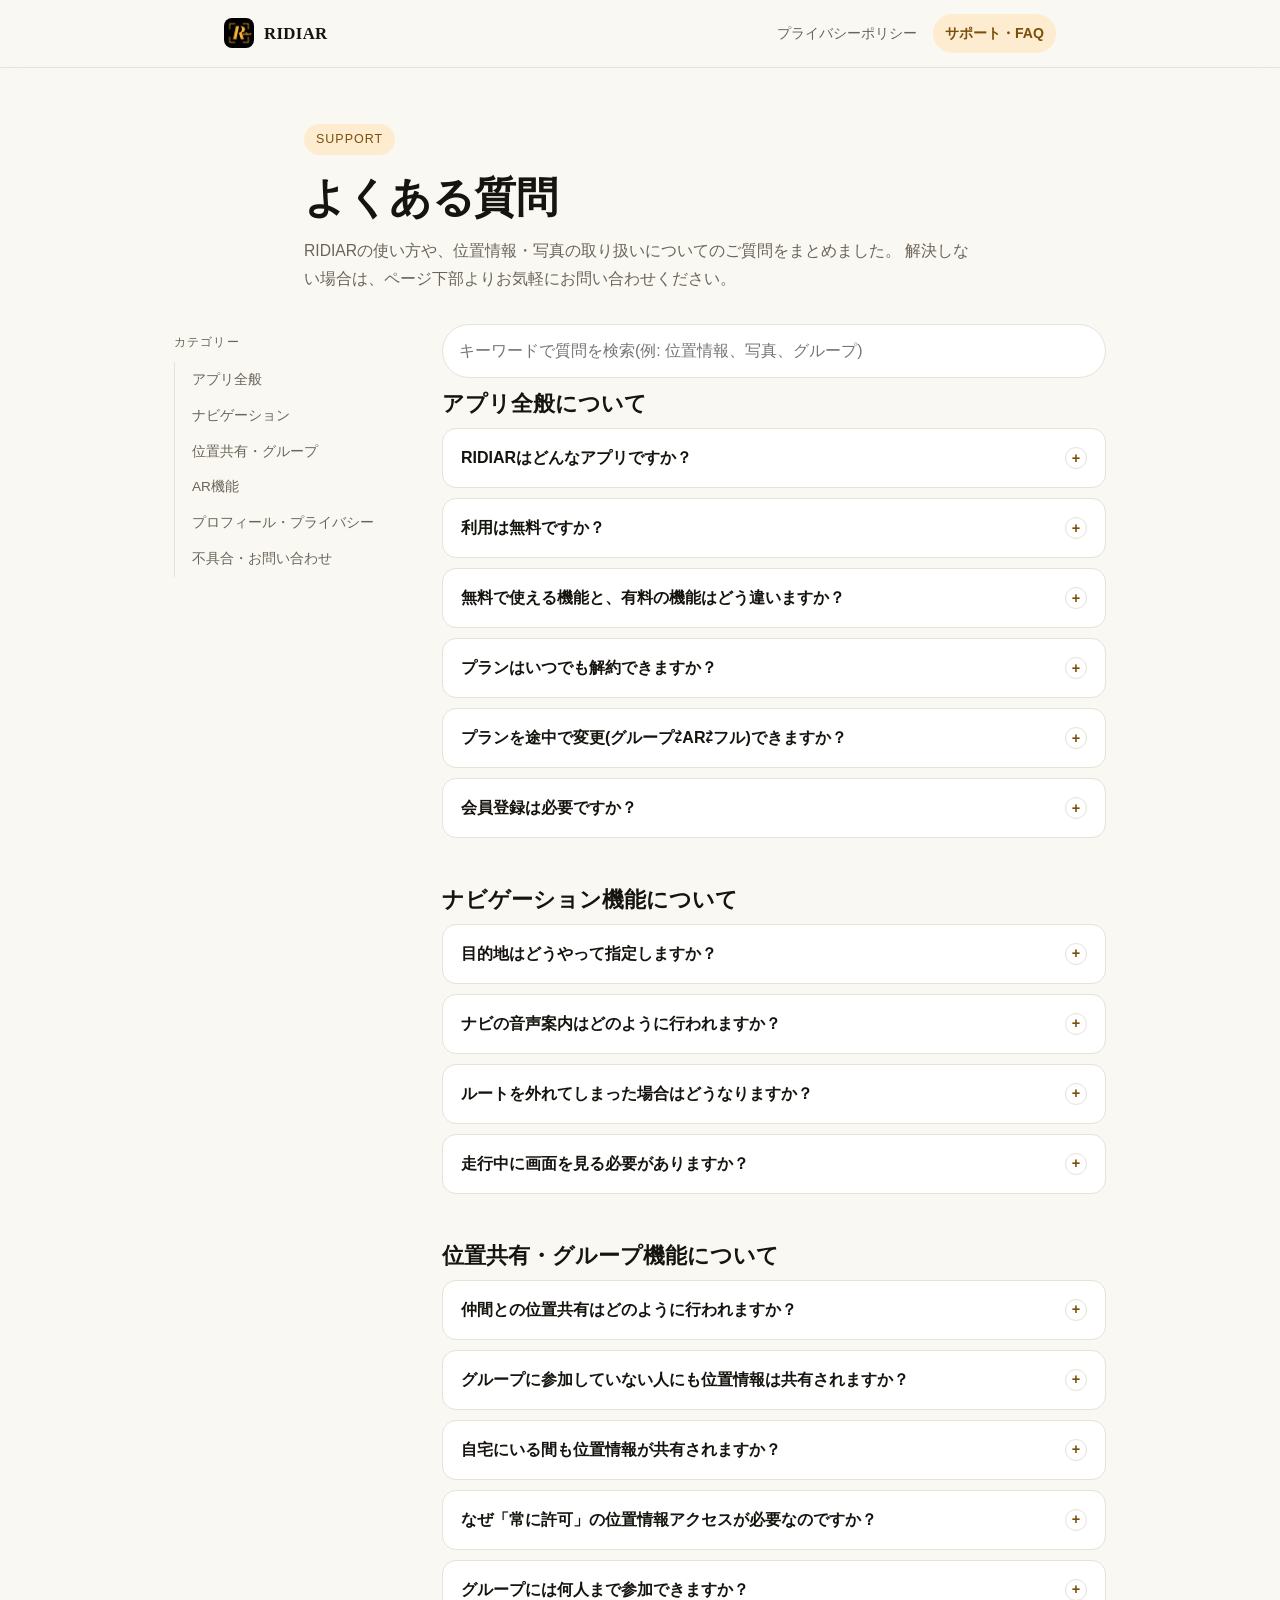
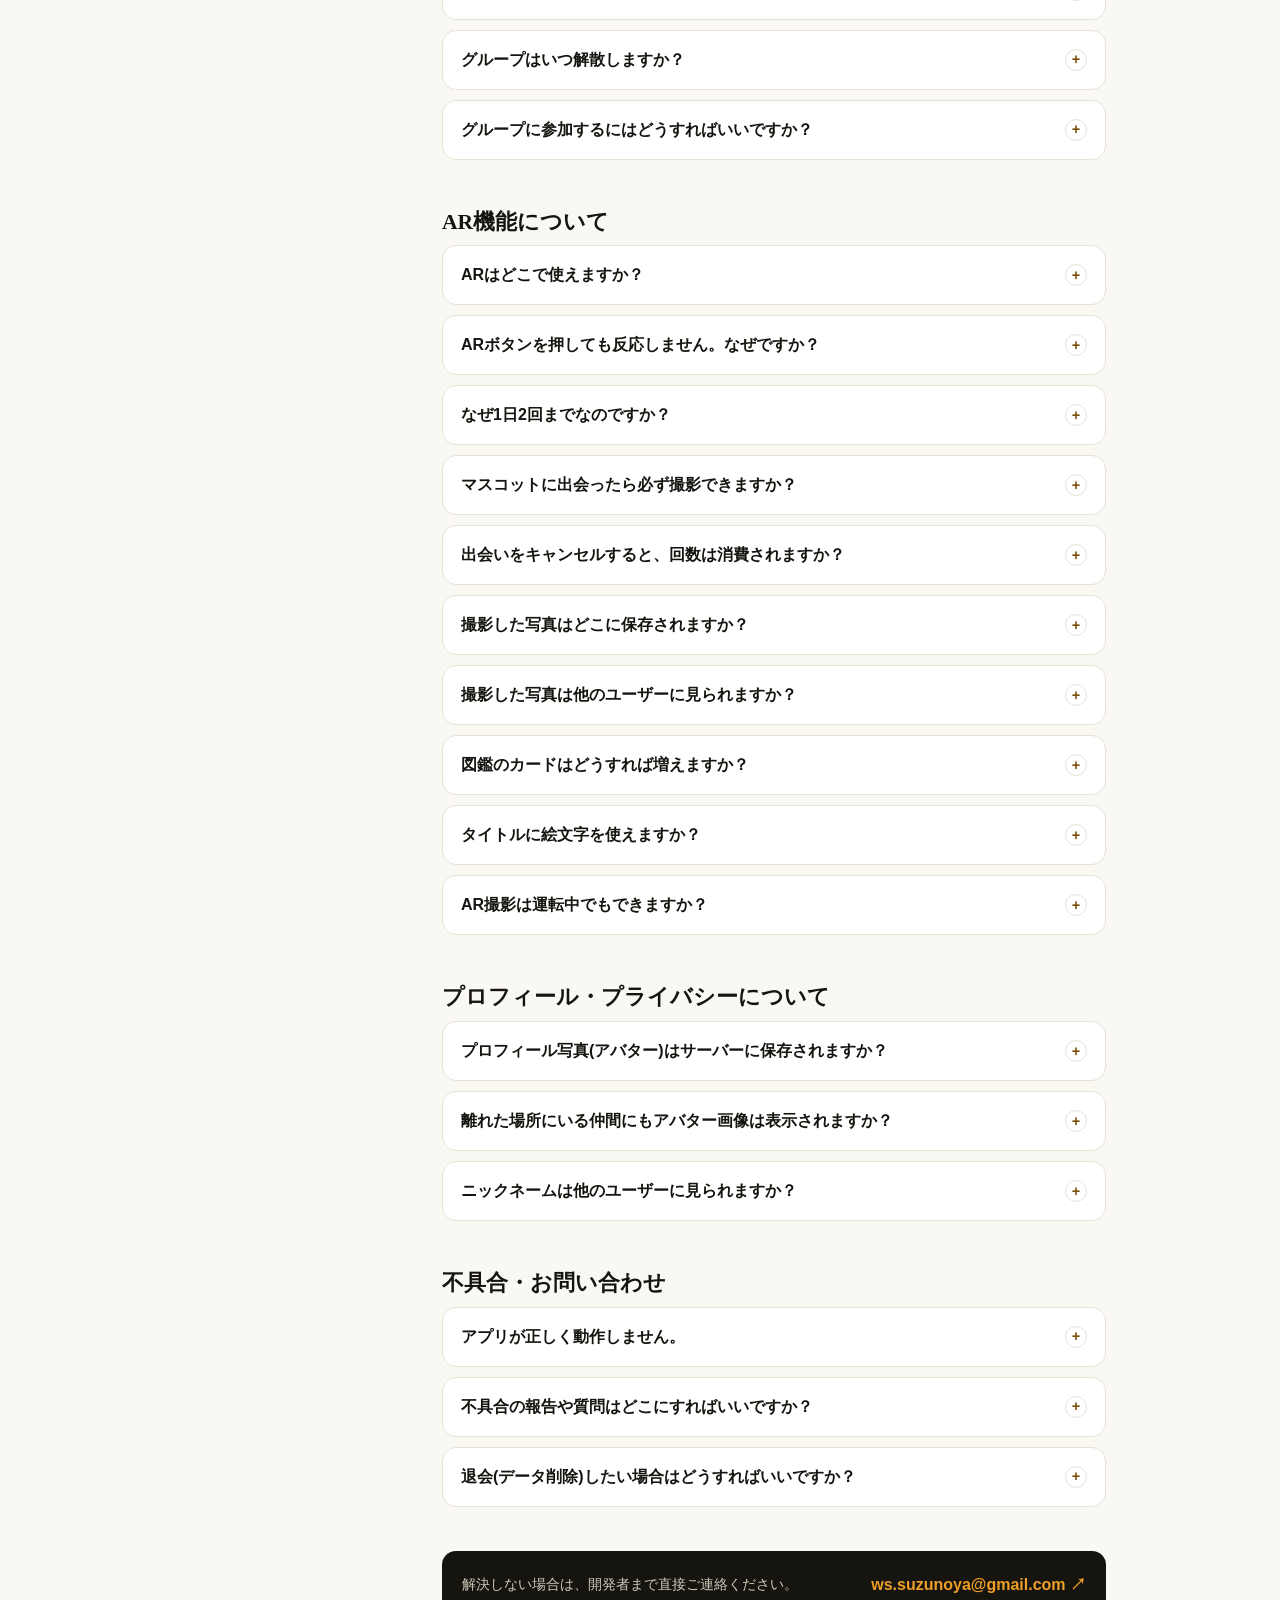
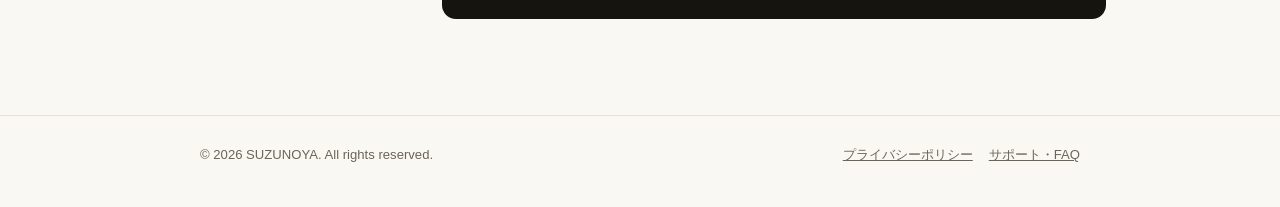
==== support.html @ b847ab2b "Update support.html" ====
<!DOCTYPE html>
<html lang="ja">
<head>
<meta charset="UTF-8">
<meta name="viewport" content="width=device-width, initial-scale=1.0">
<title>サポート・よくある質問 | RIDIAR</title>
<meta name="description" content="RIDIAR(バイクツーリングアプリ)のよくある質問(FAQ)とお問い合わせ先です。">
<link rel="stylesheet" href="style.css">
<link rel="icon" type="image/png" sizes="32x32" href="assets/logo-32.png">
<link rel="apple-touch-icon" sizes="180x180" href="assets/logo-180.png">
</head>
<body>

<a class="skip-link" href="#main">本文へスキップ</a>

<header class="topbar">
  <div class="topbar-inner">
    <a class="brand" href="index.html">
      <span class="brand-mark"><img src="assets/logo-512.png" alt="RIDIAR"></span>
      RIDIAR
    </a>
    <nav class="topnav" aria-label="サイト内ナビゲーション">
      <a href="index.html">プライバシーポリシー</a>
      <a href="support.html" aria-current="page">サポート・FAQ</a>
    </nav>
  </div>
</header>

<div class="doc-header">
  <span class="doc-eyebrow">Support</span>
  <h1 class="doc-title">よくある質問</h1>
  <p class="doc-sub">
    RIDIARの使い方や、位置情報・写真の取り扱いについてのご質問をまとめました。
    解決しない場合は、ページ下部よりお気軽にお問い合わせください。
  </p>
</div>

<main id="main" class="doc-layout">

  <nav class="toc" aria-label="目次">
    <p class="toc-label">カテゴリー</p>
    <ol>
      <li><a href="#general">アプリ全般</a></li>
      <li><a href="#nav">ナビゲーション</a></li>
      <li><a href="#group">位置共有・グループ</a></li>
      <li><a href="#ar">AR機能</a></li>
      <li><a href="#privacy">プロフィール・プライバシー</a></li>
      <li><a href="#trouble">不具合・お問い合わせ</a></li>
    </ol>
  </nav>

  <div class="doc-content">

    <div class="faq-search">
      <input type="search" id="faqSearch" placeholder="キーワードで質問を検索(例: 位置情報、写真、グループ)" aria-label="FAQを検索">
    </div>
    <p class="no-results" id="noResults">該当する質問が見つかりませんでした。下部のお問い合わせ先までご連絡ください。</p>

    <section id="general">
      <h2 class="faq-group-title">アプリ全般について</h2>

      <details class="faq-item">
        <summary class="faq-q">RIDIARはどんなアプリですか？<span class="plus">+</span></summary>
        <div class="faq-a"><p>バイク仲間とのツーリングを、より楽しく安全にするためのアプリです。仲間との位置共有、音声ナビゲーション、ツーリング中にマスコットと出会えるAR機能などをまとめて利用できます。</p></div>
      </details>

      <details class="faq-item">
        <summary class="faq-q">利用は無料ですか？<span class="plus">+</span></summary>
        <div class="faq-a">
          <p>ナビゲーション機能(ルート案内・音声案内)と図鑑の閲覧は、無料でご利用いただけます。</p>
          <p>仲間とのリアルタイム位置共有、AR機能でのマスコット撮影については、以下いずれかのプランへのご登録が必要です。</p>
          <p>・グループプラン(位置共有): 月額120円 / 年額1200円<br>
             ・ARプラン(AR機能): 月額120円 / 年額1200円<br>
             ・フルプラン(両方利用可能): 月額200円 / 年額2000円</p>
        </div>
      </details>

      <details class="faq-item">
        <summary class="faq-q">無料で使える機能と、有料の機能はどう違いますか？<span class="plus">+</span></summary>
        <div class="faq-a">
          <p><strong class="emph">無料で使える機能:</strong> ナビゲーション(ルート案内・音声案内)、図鑑の閲覧、グループの作成・QRコードの表示やスキャンまで。</p>
          <p><strong class="emph">プラン加入が必要な機能:</strong> 仲間とのリアルタイム位置共有(グループプラン/フルプラン)、ARタブでのマスコットとの出会い・撮影(ARプラン/フルプラン)。</p>
        </div>
      </details>

      <details class="faq-item">
        <summary class="faq-q">プランはいつでも解約できますか？<span class="plus">+</span></summary>
        <div class="faq-a"><p>はい、iPhoneの「設定」アプリ内のサブスクリプション管理画面からいつでも解約できます。解約しても、既にお支払い済みの期間の終了時まではプランをご利用いただけます。</p></div>
      </details>

      <details class="faq-item">
        <summary class="faq-q">プランを途中で変更(グループ⇄AR⇄フル)できますか？<span class="plus">+</span></summary>
        <div class="faq-a"><p>はい、アプリ内の「設定」タブから、いつでも他のプランに切り替えられます。上位プラン(フルプランなど)への切り替えは即座に反映され、差額は日割りで計算されます。下位プランへの切り替えは、現在のご契約期間の終了後に反映されます。</p></div>
      </details>

      <details class="faq-item">
        <summary class="faq-q">会員登録は必要ですか？<span class="plus">+</span></summary>
        <div class="faq-a"><p>メールアドレスやパスワードの登録は不要です。アプリを起動すると自動的に匿名のアカウントが作成されます。</p></div>
      </details>
    </section>

    <section id="nav">
      <h2 class="faq-group-title">ナビゲーション機能について</h2>

      <details class="faq-item">
        <summary class="faq-q">目的地はどうやって指定しますか？<span class="plus">+</span></summary>
        <div class="faq-a"><p>ホーム画面から住所や施設名で検索し、候補から選んで目的地に設定できます。あらかじめ決まったスポットのリストからではなく、行きたい場所を自由に検索できます。</p></div>
      </details>

      <details class="faq-item">
        <summary class="faq-q">ナビの音声案内はどのように行われますか？<span class="plus">+</span></summary>
        <div class="faq-a"><p>分岐の手前で自動的に音声で案内します。分岐が近い区間が続く市街地では2段階(300m/100m手前)、峠道など分岐間隔が広い場所では1段階(500m手前)で案内するよう自動的に切り替わります。</p></div>
      </details>

      <details class="faq-item">
        <summary class="faq-q">ルートを外れてしまった場合はどうなりますか？<span class="plus">+</span></summary>
        <div class="faq-a"><p>ルートから一定距離(約90m)以上外れた状態が数秒続くと、自動的にルートを再計算します。</p></div>
      </details>

      <details class="faq-item">
        <summary class="faq-q">走行中に画面を見る必要がありますか？<span class="plus">+</span></summary>
        <div class="faq-a"><p>基本的に音声案内で完結する設計にしていますが、<strong class="emph">運転中の画面注視は絶対にお控えください。</strong>停車時に画面で経路を確認いただくことを想定しています。</p></div>
      </details>
    </section>

    <section id="group">
      <h2 class="faq-group-title">位置共有・グループ機能について</h2>

      <details class="faq-item">
        <summary class="faq-q">仲間との位置共有はどのように行われますか？<span class="plus">+</span></summary>
        <div class="faq-a">
          <p>同じグループに参加しているメンバー同士でのみ、リアルタイムに位置情報が共有されます。近くにいる場合は端末間の直接通信、離れている場合はサーバー経由で位置情報を共有する仕組みになっています。</p>
          <p>ご利用には、グループプランまたはフルプランへのご登録が必要です。</p>
        </div>
      </details>

      <details class="faq-item">
        <summary class="faq-q">グループに参加していない人にも位置情報は共有されますか？<span class="plus">+</span></summary>
        <div class="faq-a"><p>いいえ。グループに参加している間のみ、同じグループのメンバーだけに共有されます。</p></div>
      </details>

      <details class="faq-item">
        <summary class="faq-q">自宅にいる間も位置情報が共有されますか？<span class="plus">+</span></summary>
        <div class="faq-a"><p>されません。設定画面で自宅(プライベートゾーン)を登録すると、その範囲内にいる間は自動的に位置情報の共有が停止されます。自宅の位置情報は<strong class="emph">端末内にのみ保存され、サーバーには送信されません。</strong></p></div>
      </details>

      <details class="faq-item">
        <summary class="faq-q">なぜ「常に許可」の位置情報アクセスが必要なのですか？<span class="plus">+</span></summary>
        <div class="faq-a"><p>グループでの位置共有を、アプリをバックグラウンドにしていても(他のアプリを使っている間、休憩中なども含め)継続できるようにするためです。「Appの使用中のみ許可」でも、アプリを開いている間はご利用いただけますが、その場合、アプリを閉じている間はあなたの位置情報が更新されなくなります。</p></div>
      </details>

      <details class="faq-item">
        <summary class="faq-q">グループには何人まで参加できますか？<span class="plus">+</span></summary>
        <div class="faq-a"><p>1グループあたり最大8人まで参加できます。</p></div>
      </details>

      <details class="faq-item">
        <summary class="faq-q">グループはいつ解散しますか？<span class="plus">+</span></summary>
        <div class="faq-a"><p>参加している全員がグループから退出すると、自動的にグループが解散(削除)されます。特定の代表者(オーナー)がいなくなっても、他のメンバーがいる限りグループは存続します。</p></div>
      </details>

      <details class="faq-item">
        <summary class="faq-q">グループに参加するにはどうすればいいですか？<span class="plus">+</span></summary>
        <div class="faq-a"><p>グループを作成した人が表示するQRコードを、他のメンバーがスキャンすることで参加できます。</p></div>
      </details>
    </section>

    <section id="ar">
      <h2 class="faq-group-title">AR機能について</h2>

      <details class="faq-item">
        <summary class="faq-q">ARはどこで使えますか？<span class="plus">+</span></summary>
        <div class="faq-a"><p>特定の場所に行く必要はありません。「AR」タブを開き、条件を満たしていればボタンを押すだけでマスコットに出会えます。ツーリング中、どこでもお楽しみいただけます。</p></div>
      </details>

      <details class="faq-item">
        <summary class="faq-q">ARボタンを押しても反応しません。なぜですか？<span class="plus">+</span></summary>
        <div class="faq-a">
          <p>以下のいずれかの条件を満たしていない場合、ボタンが押せない状態になり、その理由がボタンの下に表示されます。</p>
          <p>・ARプランまたはフルプランへの登録<br>
             ・ナビの累計利用時間が一定時間(目安15分)に達していること<br>
             ・前回マスコットに出会ってから一定時間(目安2時間)が経過していること<br>
             ・本日の利用回数がまだ上限(1日2回)に達していないこと</p>
          <p>理由が表示されている場合は、その条件を満たすまでお待ちください。</p>
        </div>
      </details>

      <details class="faq-item">
        <summary class="faq-q">なぜ1日2回までなのですか？<span class="plus">+</span></summary>
        <div class="faq-a">
          <p>マスコットとの出会いの記録は、他の端末からも確認できるよう、サーバー(データベース)に保存する仕組みになっています。回数に上限を設けていない場合、データの保存回数が際限なく増えてしまい、サーバーの維持コストが大きくなりすぎてしまいます。</p>
          <p>1日2回という上限は、無理のない範囲でサーバーの負荷を抑えつつ、日々のツーリングで無理なくマスコットとの出会いを楽しんでいただけるよう設定した回数です。</p>
        </div>
      </details>

      <details class="faq-item">
        <summary class="faq-q">マスコットに出会ったら必ず撮影できますか？<span class="plus">+</span></summary>
        <div class="faq-a"><p>はい。条件を満たしてボタンを押すと、確率抽選などはなく、必ずマスコットに出会えます。出会った後、タイトルを入力(任意)してAR画面に進み、撮影できます。</p></div>
      </details>

      <details class="faq-item">
        <summary class="faq-q">出会いをキャンセルすると、回数は消費されますか？<span class="plus">+</span></summary>
        <div class="faq-a"><p>いいえ。実際に撮影して保存した時点で、その日の利用回数としてカウントされます。タイトル入力画面やAR画面を✕で閉じてキャンセルした場合は、回数は消費されません。</p></div>
      </details>

      <details class="faq-item">
        <summary class="faq-q">撮影した写真はどこに保存されますか？<span class="plus">+</span></summary>
        <div class="faq-a"><p>端末のカメラロールと、アプリ内の図鑑機能の両方に保存されます。<strong class="emph">写真そのものが外部のサーバーにアップロードされることはありません。</strong>サーバーには、出会った日時やタイトルなどの記録のみが保存されます。</p></div>
      </details>

      <details class="faq-item">
        <summary class="faq-q">撮影した写真は他のユーザーに見られますか？<span class="plus">+</span></summary>
        <div class="faq-a"><p>いいえ。撮影した写真は、ご自身の端末内にのみ保存されます。他のユーザーと共有されることはありません。</p></div>
      </details>

      <details class="faq-item">
        <summary class="faq-q">図鑑のカードはどうすれば増えますか？<span class="plus">+</span></summary>
        <div class="faq-a"><p>ARタブでマスコットと出会い、撮影して保存すると、その記録が図鑑に追加されます。</p></div>
      </details>

      <details class="faq-item">
        <summary class="faq-q">タイトルに絵文字を使えますか？<span class="plus">+</span></summary>
        <div class="faq-a"><p>絵文字は使用できません。AR画面上の3D表示では絵文字を正しく表示できないため、入力しても自動的に取り除かれます。</p></div>
      </details>

      <details class="faq-item">
        <summary class="faq-q">AR撮影は運転中でもできますか？<span class="plus">+</span></summary>
        <div class="faq-a"><p><strong class="emph">絶対にお控えください。</strong>AR撮影は、必ずバイクを安全な場所に停車させたうえで行ってください。</p></div>
      </details>
    </section>

    <section id="privacy">
      <h2 class="faq-group-title">プロフィール・プライバシーについて</h2>

      <details class="faq-item">
        <summary class="faq-q">プロフィール写真(アバター)はサーバーに保存されますか？<span class="plus">+</span></summary>
        <div class="faq-a"><p>いいえ。アバター画像は<strong class="emph">端末内にのみ保存</strong>されます。近くにいる仲間には、近距離無線通信を通じて端末間で直接共有される仕組みになっており、サーバーを経由しません。</p></div>
      </details>

      <details class="faq-item">
        <summary class="faq-q">離れた場所にいる仲間にもアバター画像は表示されますか？<span class="plus">+</span></summary>
        <div class="faq-a"><p>近距離通信が届く範囲(目安として数十メートル程度)にいない場合、アバター画像の代わりにイニシャル入りのアイコンが表示されます。</p></div>
      </details>

      <details class="faq-item">
        <summary class="faq-q">ニックネームは他のユーザーに見られますか？<span class="plus">+</span></summary>
        <div class="faq-a"><p>同じグループに参加しているメンバーにのみ表示されます。</p></div>
      </details>
    </section>

    <section id="trouble">
      <h2 class="faq-group-title">不具合・お問い合わせ</h2>

      <details class="faq-item">
        <summary class="faq-q">アプリが正しく動作しません。<span class="plus">+</span></summary>
        <div class="faq-a">
          <p>以下をお試しください。</p>
          <p>1. 位置情報の利用が「常に許可」または「Appの使用中のみ許可」になっているか、iPhoneの「設定」アプリからご確認ください。</p>
          <p>2. アプリを一度完全に終了し、再起動してください。</p>
          <p>3. 改善しない場合は、下記お問い合わせ先までご連絡ください。</p>
        </div>
      </details>

      <details class="faq-item">
        <summary class="faq-q">不具合の報告や質問はどこにすればいいですか？<span class="plus">+</span></summary>
        <div class="faq-a">
          <p><a href="mailto:ws.suzunoya@gmail.com">ws.suzunoya@gmail.com</a> までご連絡ください。</p>
          <p>お問い合わせの際は、アプリ内の「設定」タブに表示されている<strong class="emph">ユーザーID</strong>をタップしてコピーし、メール本文に添えてお送りください。状況の確認がスムーズになります。</p>
        </div>
      </details>

      <details class="faq-item">
        <summary class="faq-q">退会(データ削除)したい場合はどうすればいいですか？<span class="plus">+</span></summary>
        <div class="faq-a">
          <p>アプリをアンインストールいただくことで、端末内に保存されたデータ(写真、自宅位置情報など)は削除されます。サーバー上のデータ(マスコットとの出会いの記録、ニックネーム等)の削除をご希望の場合は、下記お問い合わせ先までご連絡ください。</p>
          <p>サーバー上のデータはユーザーIDに紐づけて保存されているため、削除のご依頼の際は<strong class="emph">アプリ内の「設定」タブに表示されているユーザーID</strong>を必ず添えてご連絡ください。ユーザーIDがない場合、ご本人のデータを特定できず削除できません。</p>
        </div>
      </details>
    </section>

    <div class="contact-box">
      <p>解決しない場合は、開発者まで直接ご連絡ください。</p>
      <a href="mailto:ws.suzunoya@gmail.com">ws.suzunoya@gmail.com ↗</a>
    </div>

  </div>
</main>

<footer class="site-footer">
  <div class="site-footer-inner">
    <span>&copy; 2026 SUZUNOYA. All rights reserved.</span>
    <span class="site-footer-links">
      <a href="index.html">プライバシーポリシー</a>
      <a href="support.html">サポート・FAQ</a>
    </span>
  </div>
</footer>

<script>
  const searchInput = document.getElementById('faqSearch');
  const items = document.querySelectorAll('.faq-item');
  const groups = document.querySelectorAll('section[id] .faq-group-title');
  const noResults = document.getElementById('noResults');

  searchInput.addEventListener('input', () => {
    const query = searchInput.value.trim().toLowerCase();
    let anyVisible = false;

    items.forEach(item => {
      const text = item.textContent.toLowerCase();
      const match = query === '' || text.includes(query);
      item.hidden = !match;
      if (match) anyVisible = true;
      if (query !== '' && match) item.open = true;
      if (query === '') item.open = false;
    });

    document.querySelectorAll('section[id]').forEach(section => {
      const visibleItems = section.querySelectorAll('.faq-item:not([hidden])');
      const title = section.querySelector('.faq-group-title');
      if (title) title.style.display = visibleItems.length === 0 ? 'none' : '';
    });

    noResults.style.display = anyVisible ? 'none' : 'block';
  });
</script>

</body>
</html>
---- style.css ----
:root {
  --ink: #16140f;
  --paper: #faf8f3;
  --paper-raised: #ffffff;
  --line: #e7e2d6;
  --muted: #6b6558;
  --accent: #ef9f27;
  --accent-ink: #7a4f0a;
  --accent-soft: #fdecd0;
  --radius: 14px;
  --serif: "Iowan Old Style", "Palatino Linotype", Georgia, "Hiragino Mincho ProN", serif;
  --sans: -apple-system, BlinkMacSystemFont, "Hiragino Sans", "Segoe UI", sans-serif;
}

* { box-sizing: border-box; }

html { scroll-behavior: smooth; }

body {
  margin: 0;
  background: var(--paper);
  color: var(--ink);
  font-family: var(--sans);
  line-height: 1.75;
  -webkit-font-smoothing: antialiased;
}

.skip-link {
  position: absolute;
  left: -999px;
  top: 0;
  background: var(--ink);
  color: var(--paper);
  padding: 10px 16px;
  z-index: 100;
}
.skip-link:focus { left: 12px; top: 12px; }

/* Top bar */
.topbar {
  position: sticky;
  top: 0;
  z-index: 20;
  background: rgba(250, 248, 243, 0.88);
  backdrop-filter: blur(10px);
  border-bottom: 1px solid var(--line);
}
.topbar-inner {
  max-width: 880px;
  margin: 0 auto;
  padding: 14px 24px;
  display: flex;
  align-items: center;
  justify-content: space-between;
  gap: 16px;
}
.brand {
  display: flex;
  align-items: center;
  gap: 10px;
  text-decoration: none;
  color: var(--ink);
  font-family: var(--serif);
  font-weight: 700;
  font-size: 1.05rem;
  letter-spacing: 0.02em;
}
.brand-mark {
  width: 30px;
  height: 30px;
  border-radius: 8px;
  overflow: hidden;
  flex: none;
  display: block;
}
.brand-mark img {
  width: 100%;
  height: 100%;
  object-fit: cover;
  display: block;
}
.topnav {
  display: flex;
  gap: 4px;
  font-size: 0.88rem;
}
.topnav a {
  color: var(--muted);
  text-decoration: none;
  padding: 7px 12px;
  border-radius: 999px;
  transition: background 0.15s ease, color 0.15s ease;
}
.topnav a:hover { color: var(--ink); background: var(--line); }
.topnav a[aria-current="page"] {
  color: var(--accent-ink);
  background: var(--accent-soft);
  font-weight: 600;
}

/* Header */
.doc-header {
  max-width: 720px;
  margin: 0 auto;
  padding: 56px 24px 28px;
}
.doc-eyebrow {
  display: inline-flex;
  align-items: center;
  gap: 8px;
  font-size: 0.78rem;
  letter-spacing: 0.08em;
  text-transform: uppercase;
  color: var(--accent-ink);
  background: var(--accent-soft);
  padding: 5px 12px;
  border-radius: 999px;
  margin-bottom: 18px;
}
.doc-title {
  font-family: var(--serif);
  font-size: clamp(1.9rem, 4.5vw, 2.6rem);
  line-height: 1.25;
  margin: 0 0 12px;
  letter-spacing: -0.01em;
}
.doc-sub {
  color: var(--muted);
  font-size: 0.98rem;
  margin: 0;
}
.doc-meta {
  margin-top: 22px;
  padding-top: 18px;
  border-top: 1px solid var(--line);
  display: flex;
  flex-wrap: wrap;
  gap: 8px 20px;
  font-size: 0.85rem;
  color: var(--muted);
}
.doc-meta strong { color: var(--ink); font-weight: 600; }

/* Layout */
.doc-layout {
  max-width: 980px;
  margin: 0 auto;
  padding: 0 24px 96px;
  display: grid;
  grid-template-columns: 220px minmax(0, 1fr);
  gap: 48px;
  align-items: start;
}
@media (max-width: 780px) {
  .doc-layout { grid-template-columns: 1fr; }
  .toc { display: none; }
}

.toc {
  position: sticky;
  top: 84px;
  font-size: 0.85rem;
}
.toc-label {
  font-size: 0.72rem;
  letter-spacing: 0.1em;
  text-transform: uppercase;
  color: var(--muted);
  margin-bottom: 10px;
}
.toc ol {
  list-style: none;
  margin: 0;
  padding: 0;
  border-left: 1px solid var(--line);
}
.toc li { margin: 0; }
.toc a {
  display: block;
  padding: 6px 0 6px 16px;
  margin-left: -1px;
  border-left: 2px solid transparent;
  color: var(--muted);
  text-decoration: none;
  transition: color 0.15s ease, border-color 0.15s ease;
}
.toc a:hover { color: var(--ink); border-left-color: var(--line); }
.toc a.active { color: var(--accent-ink); border-left-color: var(--accent); font-weight: 600; }

/* Content */
.doc-content { max-width: 680px; }

.doc-content section { margin-bottom: 44px; scroll-margin-top: 84px; }
.doc-content h2 {
  font-family: var(--serif);
  font-size: 1.35rem;
  margin: 0 0 4px;
  display: flex;
  align-items: baseline;
  gap: 10px;
}
.doc-content h2 .num {
  font-family: var(--sans);
  font-size: 0.78rem;
  color: var(--accent-ink);
  background: var(--accent-soft);
  border-radius: 6px;
  padding: 2px 7px;
  font-weight: 700;
}
.doc-content h3 {
  font-size: 1.02rem;
  margin: 26px 0 8px;
  font-weight: 700;
}
.doc-content p { margin: 12px 0; color: #2a271f; }
.doc-content ul, .doc-content ol { padding-left: 1.3em; color: #2a271f; }
.doc-content li { margin: 6px 0; }
.doc-content a { color: var(--accent-ink); text-decoration-color: rgba(122, 79, 10, 0.35); }
.doc-content strong { font-weight: 700; }

.callout {
  border: 1px solid var(--line);
  border-left: 3px solid var(--accent);
  background: var(--paper-raised);
  border-radius: 0 var(--radius) var(--radius) 0;
  padding: 14px 18px;
  margin: 16px 0;
  font-size: 0.94rem;
}
.callout p { margin: 0; }
.callout.warn { border-left-color: #c65b3a; }

table {
  width: 100%;
  border-collapse: collapse;
  margin: 16px 0 8px;
  font-size: 0.88rem;
  background: var(--paper-raised);
  border: 1px solid var(--line);
  border-radius: 10px;
  overflow: hidden;
}
th, td {
  text-align: left;
  padding: 10px 12px;
  border-bottom: 1px solid var(--line);
  vertical-align: top;
}
th {
  background: #f2eee3;
  font-weight: 700;
  font-size: 0.8rem;
  letter-spacing: 0.02em;
}
tr:last-child td { border-bottom: none; }

hr.rule {
  border: none;
  border-top: 1px solid var(--line);
  margin: 40px 0;
}

/* FAQ */
.faq-search { margin: 4px 0 8px; }
.faq-search input {
  width: 100%;
  font: inherit;
  padding: 12px 16px;
  border-radius: 999px;
  border: 1px solid var(--line);
  background: var(--paper-raised);
  color: var(--ink);
}
.faq-search input:focus {
  outline: none;
  border-color: var(--accent);
  box-shadow: 0 0 0 3px rgba(239, 159, 39, 0.18);
}

.faq-item {
  border: 1px solid var(--line);
  background: var(--paper-raised);
  border-radius: var(--radius);
  margin-bottom: 10px;
  overflow: hidden;
}
.faq-item[hidden] { display: none; }
.faq-q {
  width: 100%;
  text-align: left;
  background: none;
  border: none;
  font: inherit;
  font-weight: 700;
  color: var(--ink);
  padding: 15px 18px;
  cursor: pointer;
  display: flex;
  align-items: center;
  justify-content: space-between;
  gap: 12px;
}
.faq-q .plus {
  flex: none;
  width: 22px;
  height: 22px;
  border-radius: 50%;
  border: 1px solid var(--line);
  display: flex;
  align-items: center;
  justify-content: center;
  color: var(--accent-ink);
  transition: transform 0.2s ease, background 0.2s ease;
  font-size: 0.9rem;
}
.faq-item[open] .faq-q .plus {
  transform: rotate(45deg);
  background: var(--accent-soft);
}
.faq-a {
  padding: 0 18px 16px;
  color: #2a271f;
  font-size: 0.95rem;
}
.faq-a p { margin: 6px 0; }
.faq-a strong.emph { color: var(--accent-ink); }

.faq-group-title {
  font-family: var(--serif);
  font-size: 1.15rem;
  margin: 38px 0 12px;
}
.faq-group-title:first-of-type { margin-top: 8px; }

.no-results {
  color: var(--muted);
  font-size: 0.92rem;
  padding: 24px 4px;
  display: none;
}

/* Footer */
.site-footer {
  border-top: 1px solid var(--line);
  padding: 28px 24px 40px;
}
.site-footer-inner {
  max-width: 880px;
  margin: 0 auto;
  display: flex;
  flex-wrap: wrap;
  gap: 10px 20px;
  align-items: center;
  justify-content: space-between;
  color: var(--muted);
  font-size: 0.82rem;
}
.site-footer a { color: var(--muted); }
.site-footer-links { display: flex; gap: 16px; }

.contact-box {
  margin-top: 44px;
  padding: 20px;
  border-radius: var(--radius);
  background: #16140f;
  color: #f3ede0;
  display: flex;
  align-items: center;
  justify-content: space-between;
  gap: 16px;
  flex-wrap: wrap;
}
.contact-box p { margin: 0; color: #cfc8b6; font-size: 0.9rem; }
.contact-box a {
  color: var(--accent);
  font-weight: 700;
  text-decoration: none;
}
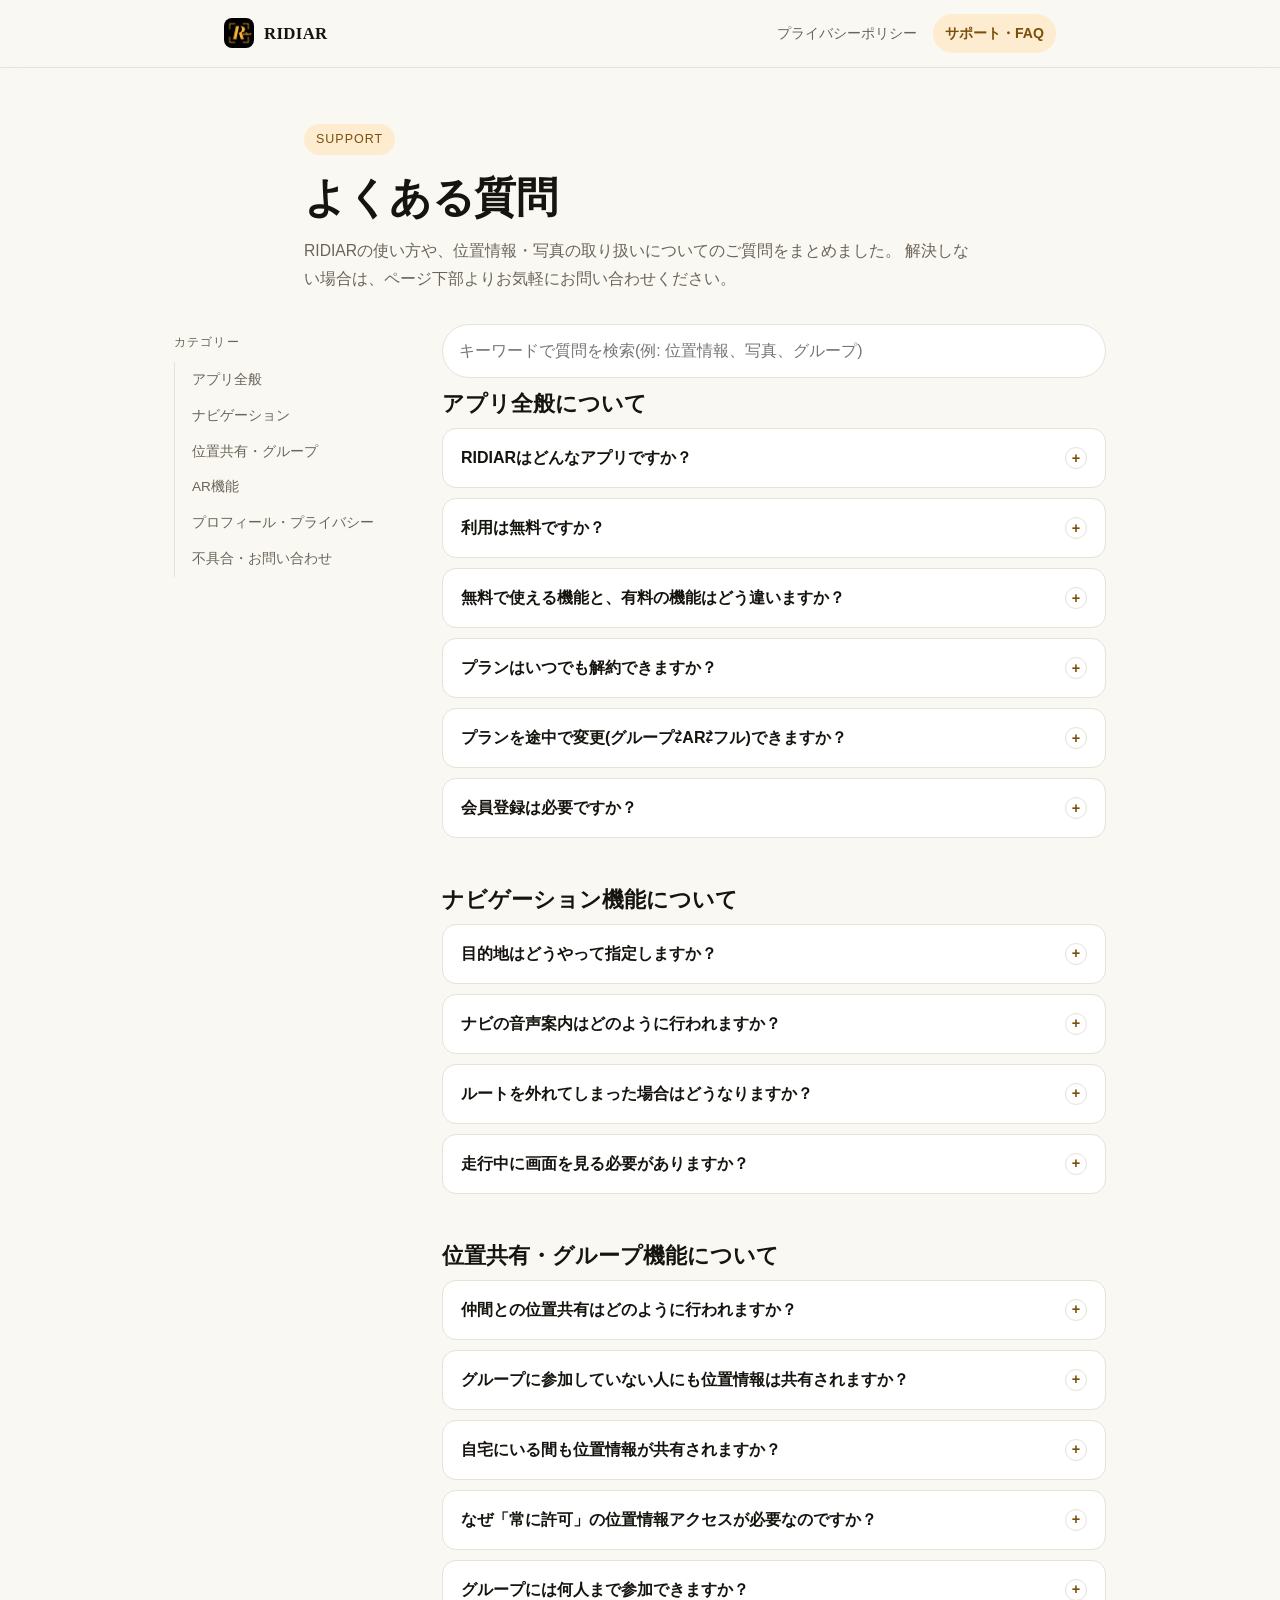
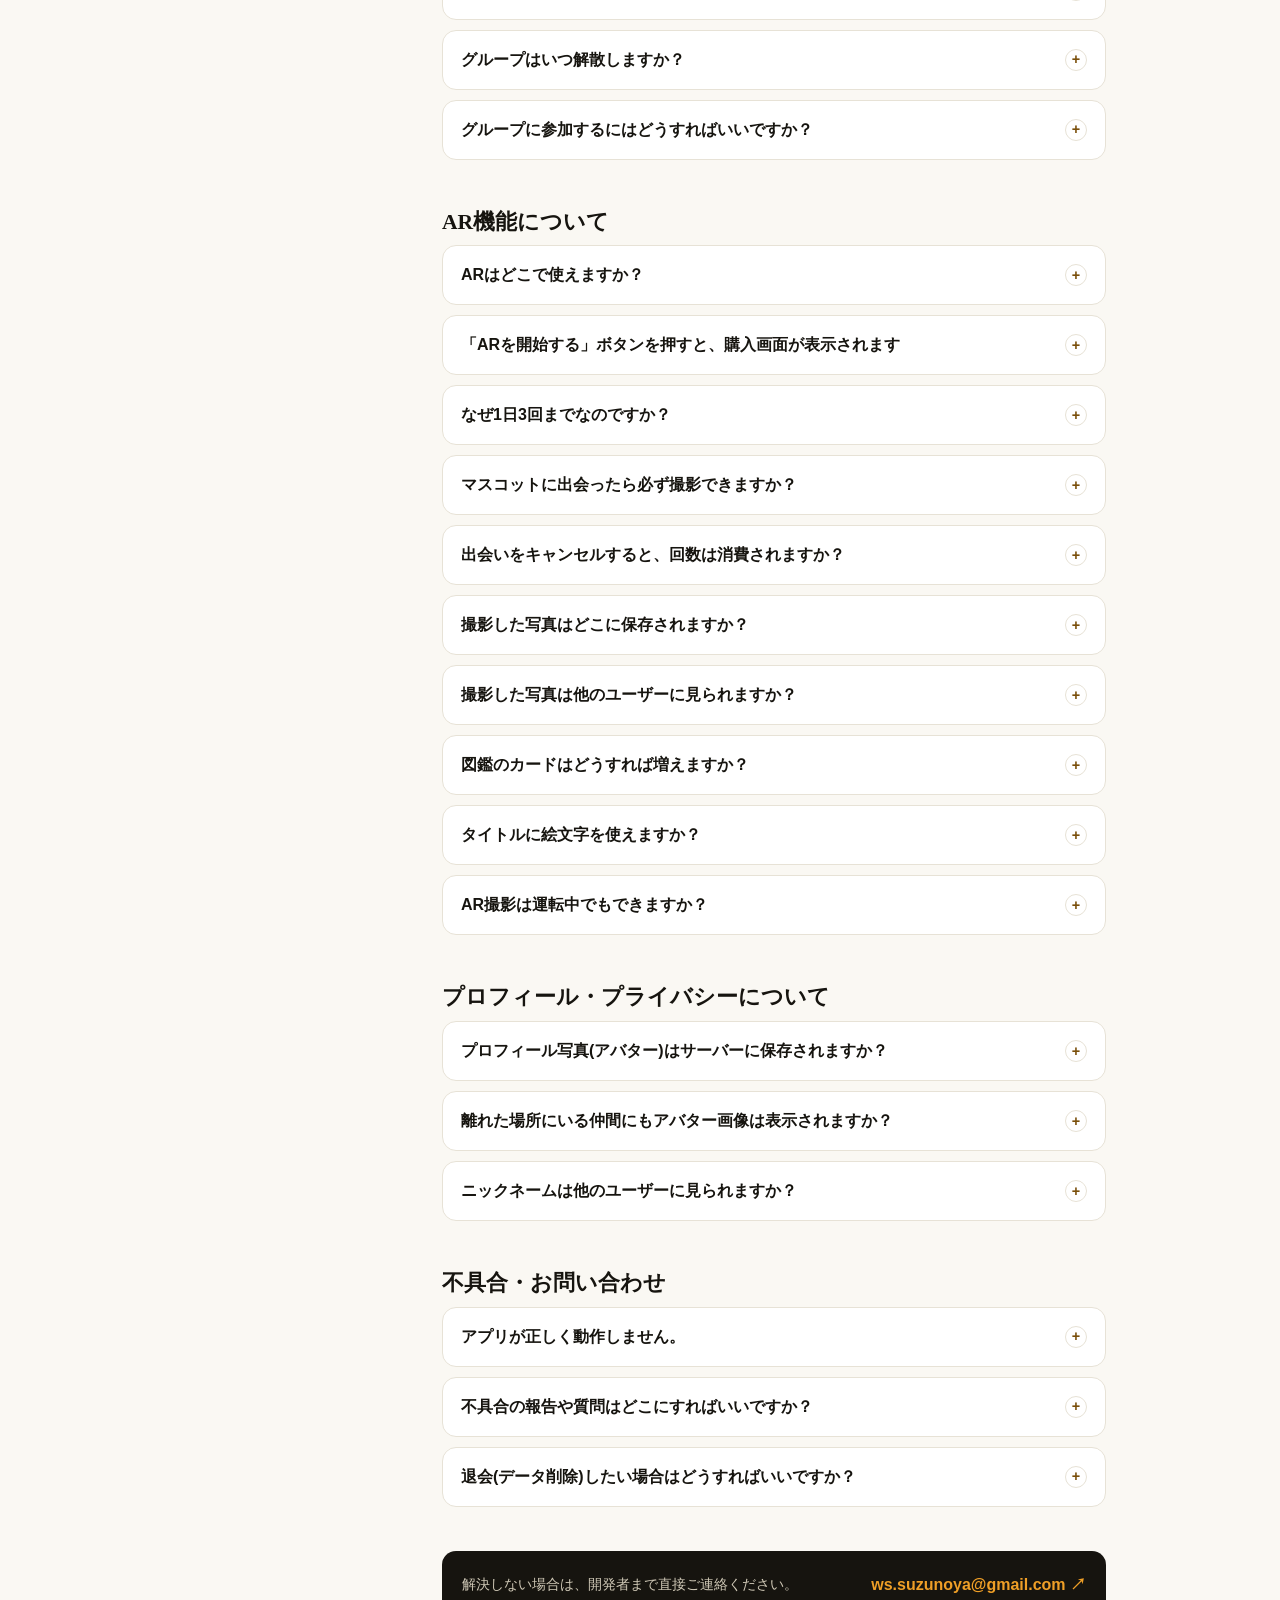
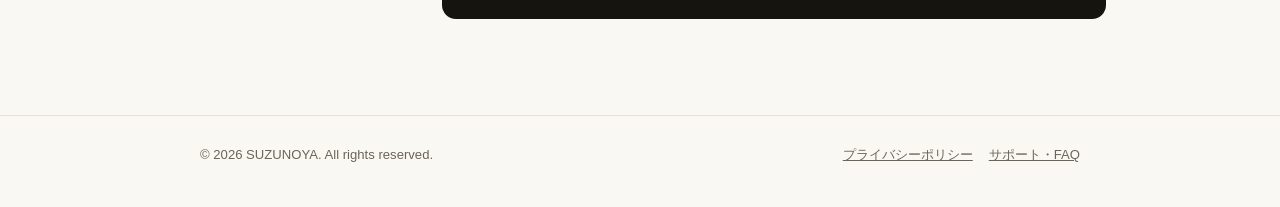
==== commit 426c1b83: "Update support.html" ====
--- a/support.html
+++ b/support.html
@@ -68,10 +68,7 @@
         <summary class="faq-q">利用は無料ですか？<span class="plus">+</span></summary>
         <div class="faq-a">
           <p>ナビゲーション機能(ルート案内・音声案内)と図鑑の閲覧は、無料でご利用いただけます。</p>
-          <p>仲間とのリアルタイム位置共有、AR機能でのマスコット撮影については、以下いずれかのプランへのご登録が必要です。</p>
-          <p>・グループプラン(位置共有): 月額120円 / 年額1200円<br>
-             ・ARプラン(AR機能): 月額120円 / 年額1200円<br>
-             ・フルプラン(両方利用可能): 月額200円 / 年額2000円</p>
+          <p>仲間とのリアルタイム位置共有、AR機能でのマスコット撮影については、初回登録から1ヶ月間無料でお試しいただけます。無料期間終了後は、サブスクリプション(月額190円 / 年額1990円)へのご登録が必要です。</p>
         </div>
       </details>
 
@@ -79,7 +76,7 @@
         <summary class="faq-q">無料で使える機能と、有料の機能はどう違いますか？<span class="plus">+</span></summary>
         <div class="faq-a">
           <p><strong class="emph">無料で使える機能:</strong> ナビゲーション(ルート案内・音声案内)、図鑑の閲覧、グループの作成・QRコードの表示やスキャンまで。</p>
-          <p><strong class="emph">プラン加入が必要な機能:</strong> 仲間とのリアルタイム位置共有(グループプラン/フルプラン)、ARタブでのマスコットとの出会い・撮影(ARプラン/フルプラン)。</p>
+          <p><strong class="emph">サブスクリプションが必要な機能:</strong> 仲間とのリアルタイム位置共有、ARタブでのマスコットとの出会い・撮影。</p>
         </div>
       </details>
 
@@ -174,22 +171,20 @@
       </details>
 
       <details class="faq-item">
-        <summary class="faq-q">ARボタンを押しても反応しません。なぜですか？<span class="plus">+</span></summary>
-        <div class="faq-a">
-          <p>以下のいずれかの条件を満たしていない場合、ボタンが押せない状態になり、その理由がボタンの下に表示されます。</p>
-          <p>・ARプランまたはフルプランへの登録<br>
-             ・ナビの累計利用時間が一定時間(目安15分)に達していること<br>
-             ・前回マスコットに出会ってから一定時間(目安2時間)が経過していること<br>
-             ・本日の利用回数がまだ上限(1日2回)に達していないこと</p>
-          <p>理由が表示されている場合は、その条件を満たすまでお待ちください。</p>
-        </div>
-      </details>
-
-      <details class="faq-item">
-        <summary class="faq-q">なぜ1日2回までなのですか？<span class="plus">+</span></summary>
+        <summary class="faq-q">「ARを開始する」ボタンを押すと、購入画面が表示されます<span class="plus">+</span></summary>
+        <div class="faq-a">
+          <p>以下のいずれかの理由が考えられます。</p>
+          <p>・サブスクリプションに登録していない場合、「ARを開始する」ボタンを押すと、購入画面が表示されます<br>
+             ・本日の利用回数がまだ上限(1日3回)に達していないこと</p>
+          <p>上限に達している場合は、翌日改めてお試しください。</p>
+        </div>
+      </details>
+
+      <details class="faq-item">
+        <summary class="faq-q">なぜ1日3回までなのですか？<span class="plus">+</span></summary>
         <div class="faq-a">
           <p>マスコットとの出会いの記録は、他の端末からも確認できるよう、サーバー(データベース)に保存する仕組みになっています。回数に上限を設けていない場合、データの保存回数が際限なく増えてしまい、サーバーの維持コストが大きくなりすぎてしまいます。</p>
-          <p>1日2回という上限は、無理のない範囲でサーバーの負荷を抑えつつ、日々のツーリングで無理なくマスコットとの出会いを楽しんでいただけるよう設定した回数です。</p>
+          <p>1日3回という上限は、無理のない範囲でサーバーの負荷を抑えつつ、日々のツーリングで無理なくマスコットとの出会いを楽しんでいただけるよう設定した回数です。</p>
         </div>
       </details>
 
@@ -205,7 +200,7 @@
 
       <details class="faq-item">
         <summary class="faq-q">撮影した写真はどこに保存されますか？<span class="plus">+</span></summary>
-        <div class="faq-a"><p>端末のカメラロールと、アプリ内の図鑑機能の両方に保存されます。<strong class="emph">写真そのものが外部のサーバーにアップロードされることはありません。</strong>サーバーには、出会った日時やタイトルなどの記録のみが保存されます。</p></div>
+        <div class="faq-a"><p>まず、アプリ内の図鑑に保存されます。カメラロールへの自動保存はされませんが、図鑑の記録詳細画面から「カメラロールに保存」を選んでいただくことで、お好きな記録だけをカメラロールにも保存できます。<strong class="emph">写真そのものが外部のサーバーにアップロードされることはありません。</strong>サーバーには、出会った日時やタイトルなどの記録のみが保存されます。</p></div>
       </details>
 
       <details class="faq-item">
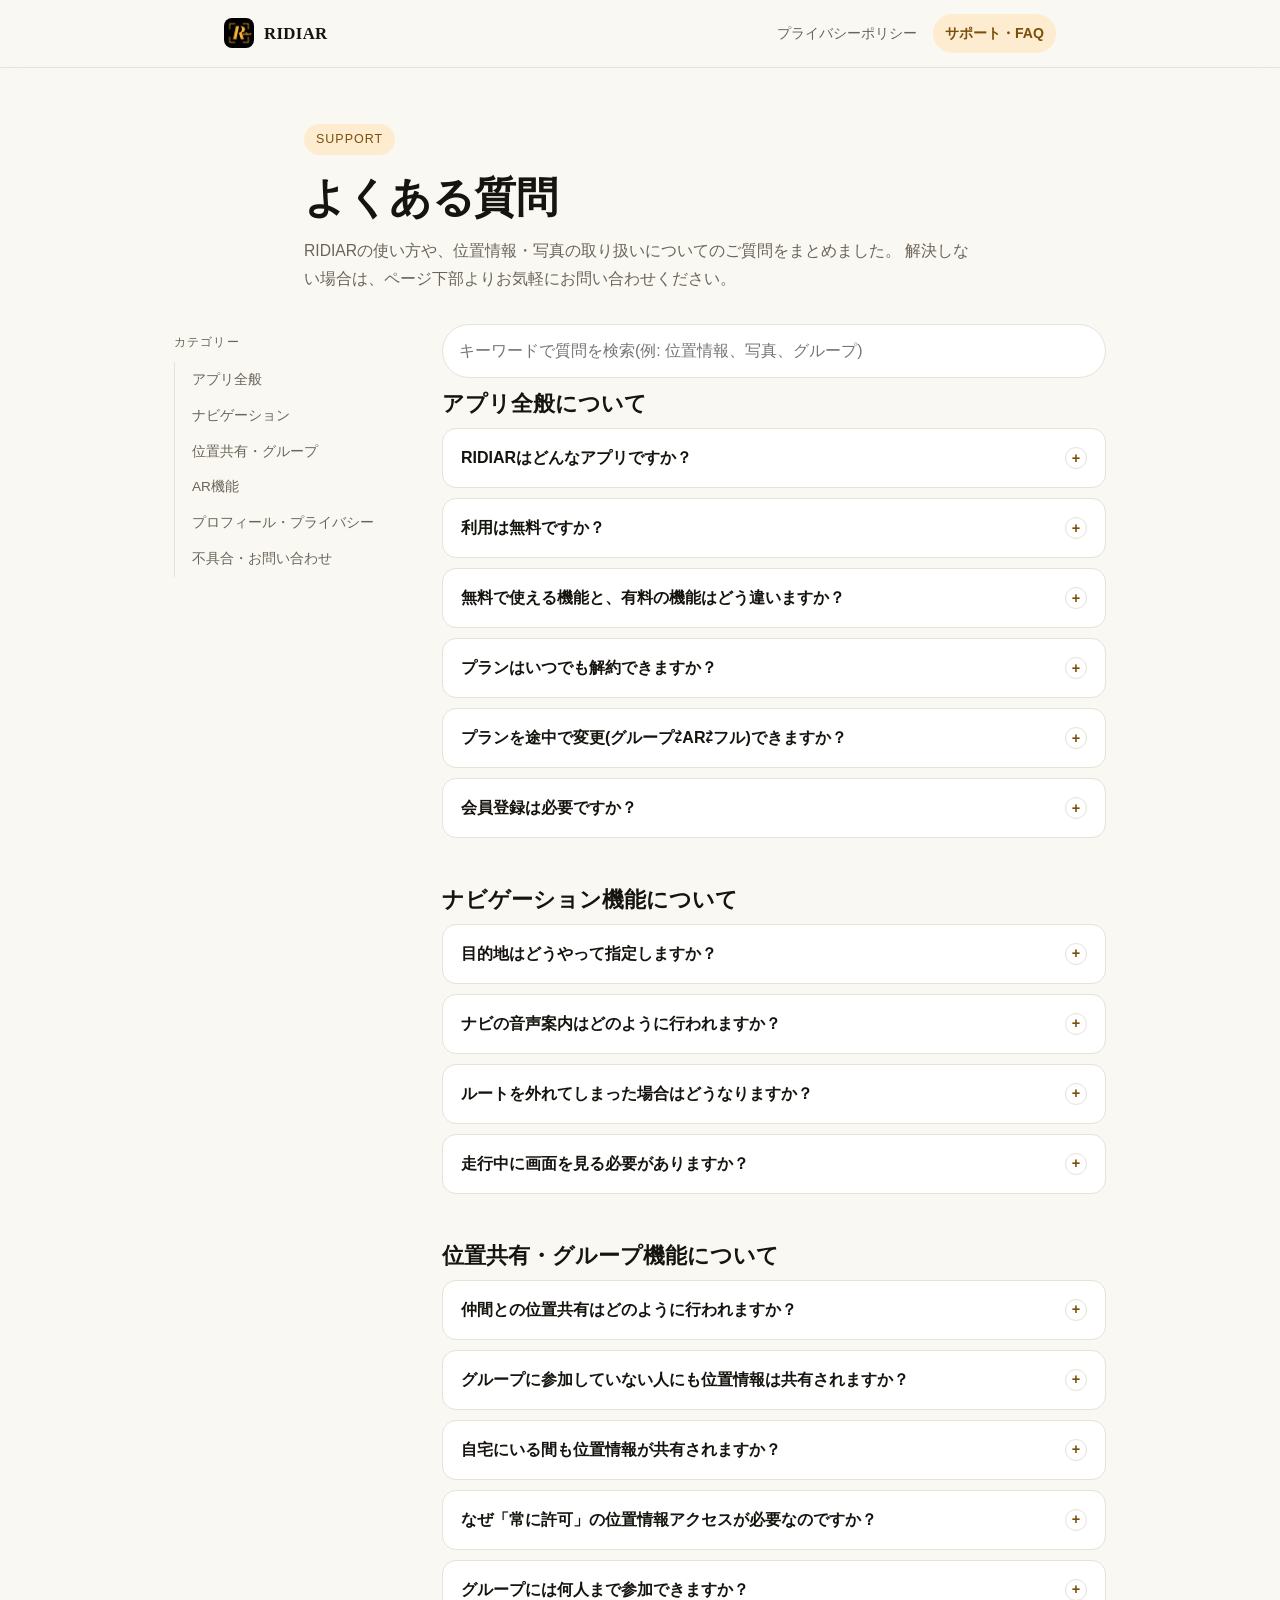
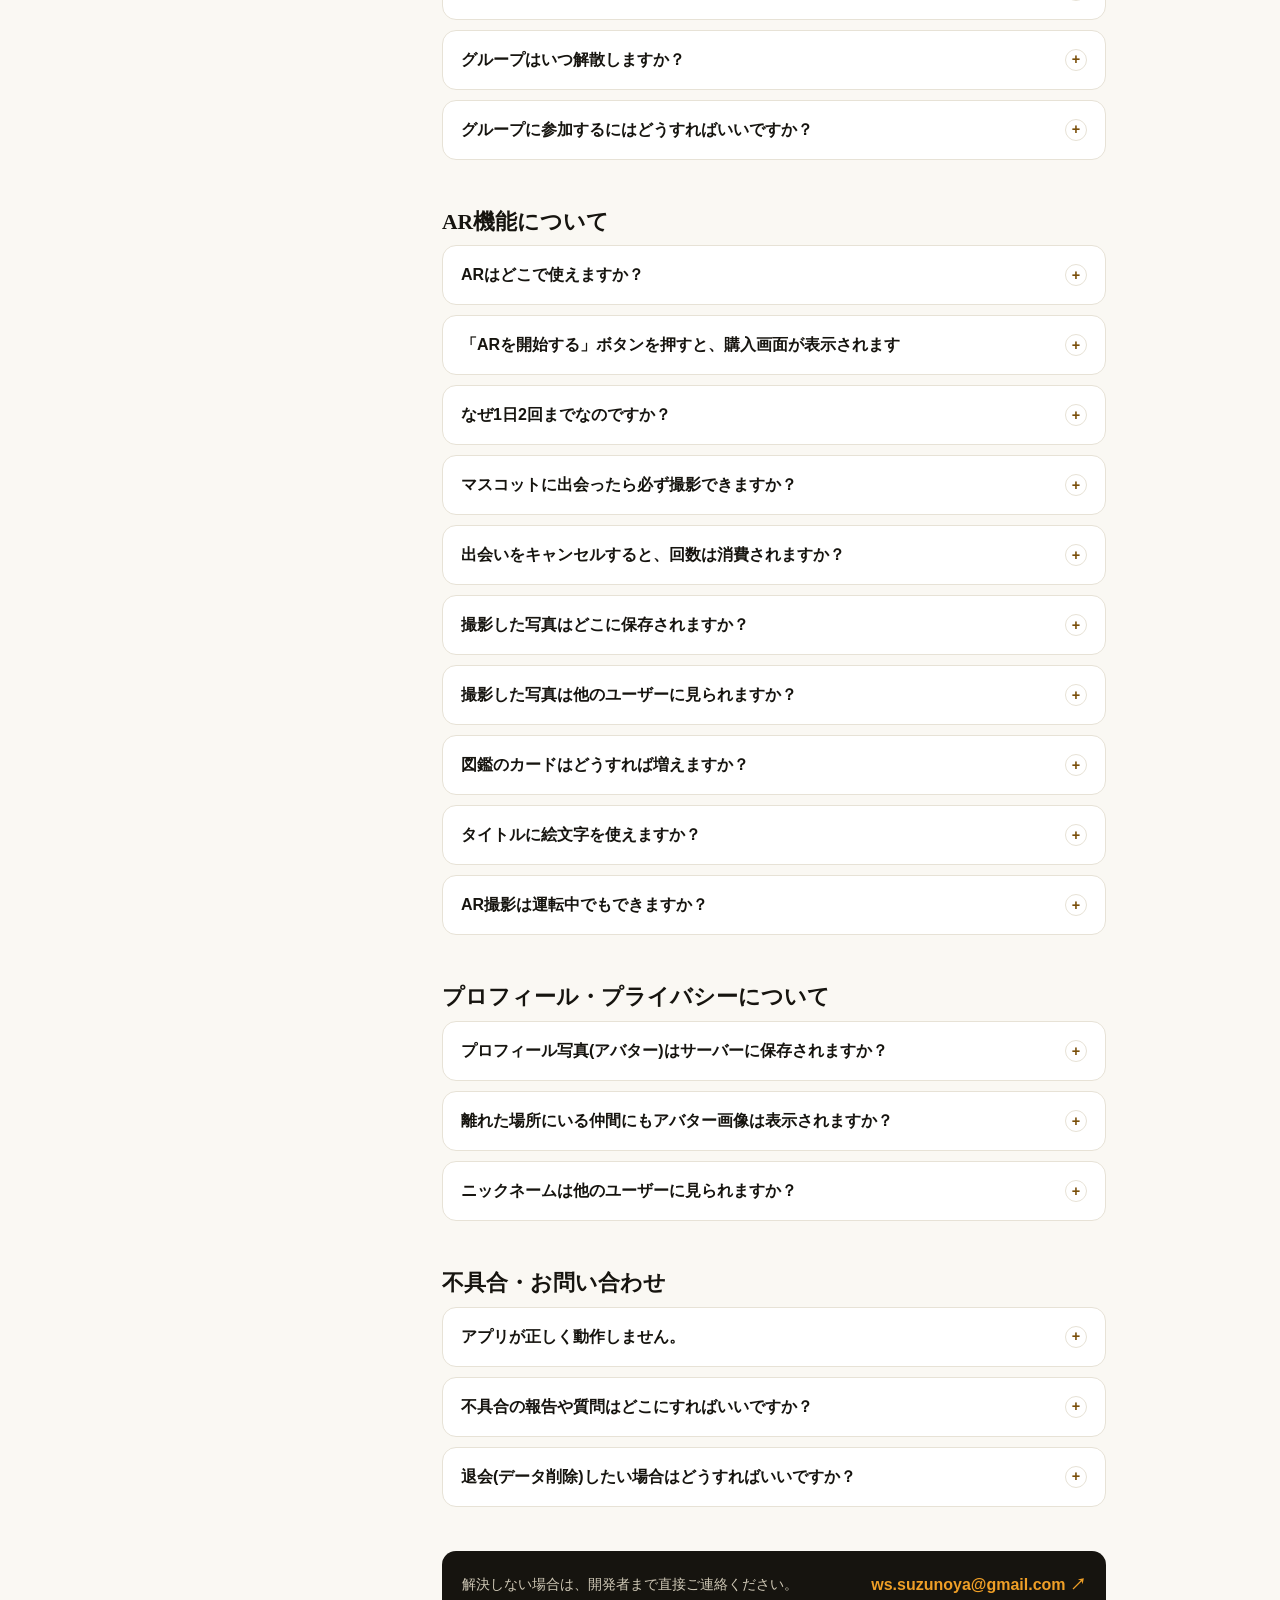
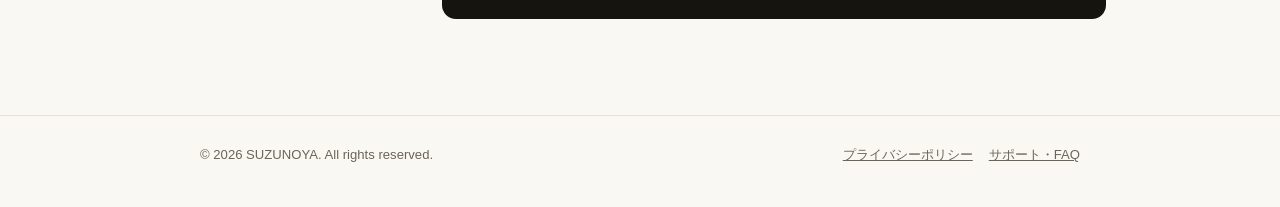
==== commit d4a5bf43: "Update support.html" ====
--- a/support.html
+++ b/support.html
@@ -175,16 +175,16 @@
         <div class="faq-a">
           <p>以下のいずれかの理由が考えられます。</p>
           <p>・サブスクリプションに登録していない場合、「ARを開始する」ボタンを押すと、購入画面が表示されます<br>
-             ・本日の利用回数がまだ上限(1日3回)に達していないこと</p>
+             ・本日の利用回数がまだ上限(1日2回)に達していないこと</p>
           <p>上限に達している場合は、翌日改めてお試しください。</p>
         </div>
       </details>
 
       <details class="faq-item">
-        <summary class="faq-q">なぜ1日3回までなのですか？<span class="plus">+</span></summary>
+        <summary class="faq-q">なぜ1日2回までなのですか？<span class="plus">+</span></summary>
         <div class="faq-a">
           <p>マスコットとの出会いの記録は、他の端末からも確認できるよう、サーバー(データベース)に保存する仕組みになっています。回数に上限を設けていない場合、データの保存回数が際限なく増えてしまい、サーバーの維持コストが大きくなりすぎてしまいます。</p>
-          <p>1日3回という上限は、無理のない範囲でサーバーの負荷を抑えつつ、日々のツーリングで無理なくマスコットとの出会いを楽しんでいただけるよう設定した回数です。</p>
+          <p>1日2回という上限は、無理のない範囲でサーバーの負荷を抑えつつ、日々のツーリングで無理なくマスコットとの出会いを楽しんでいただけるよう設定した回数です。</p>
         </div>
       </details>
 
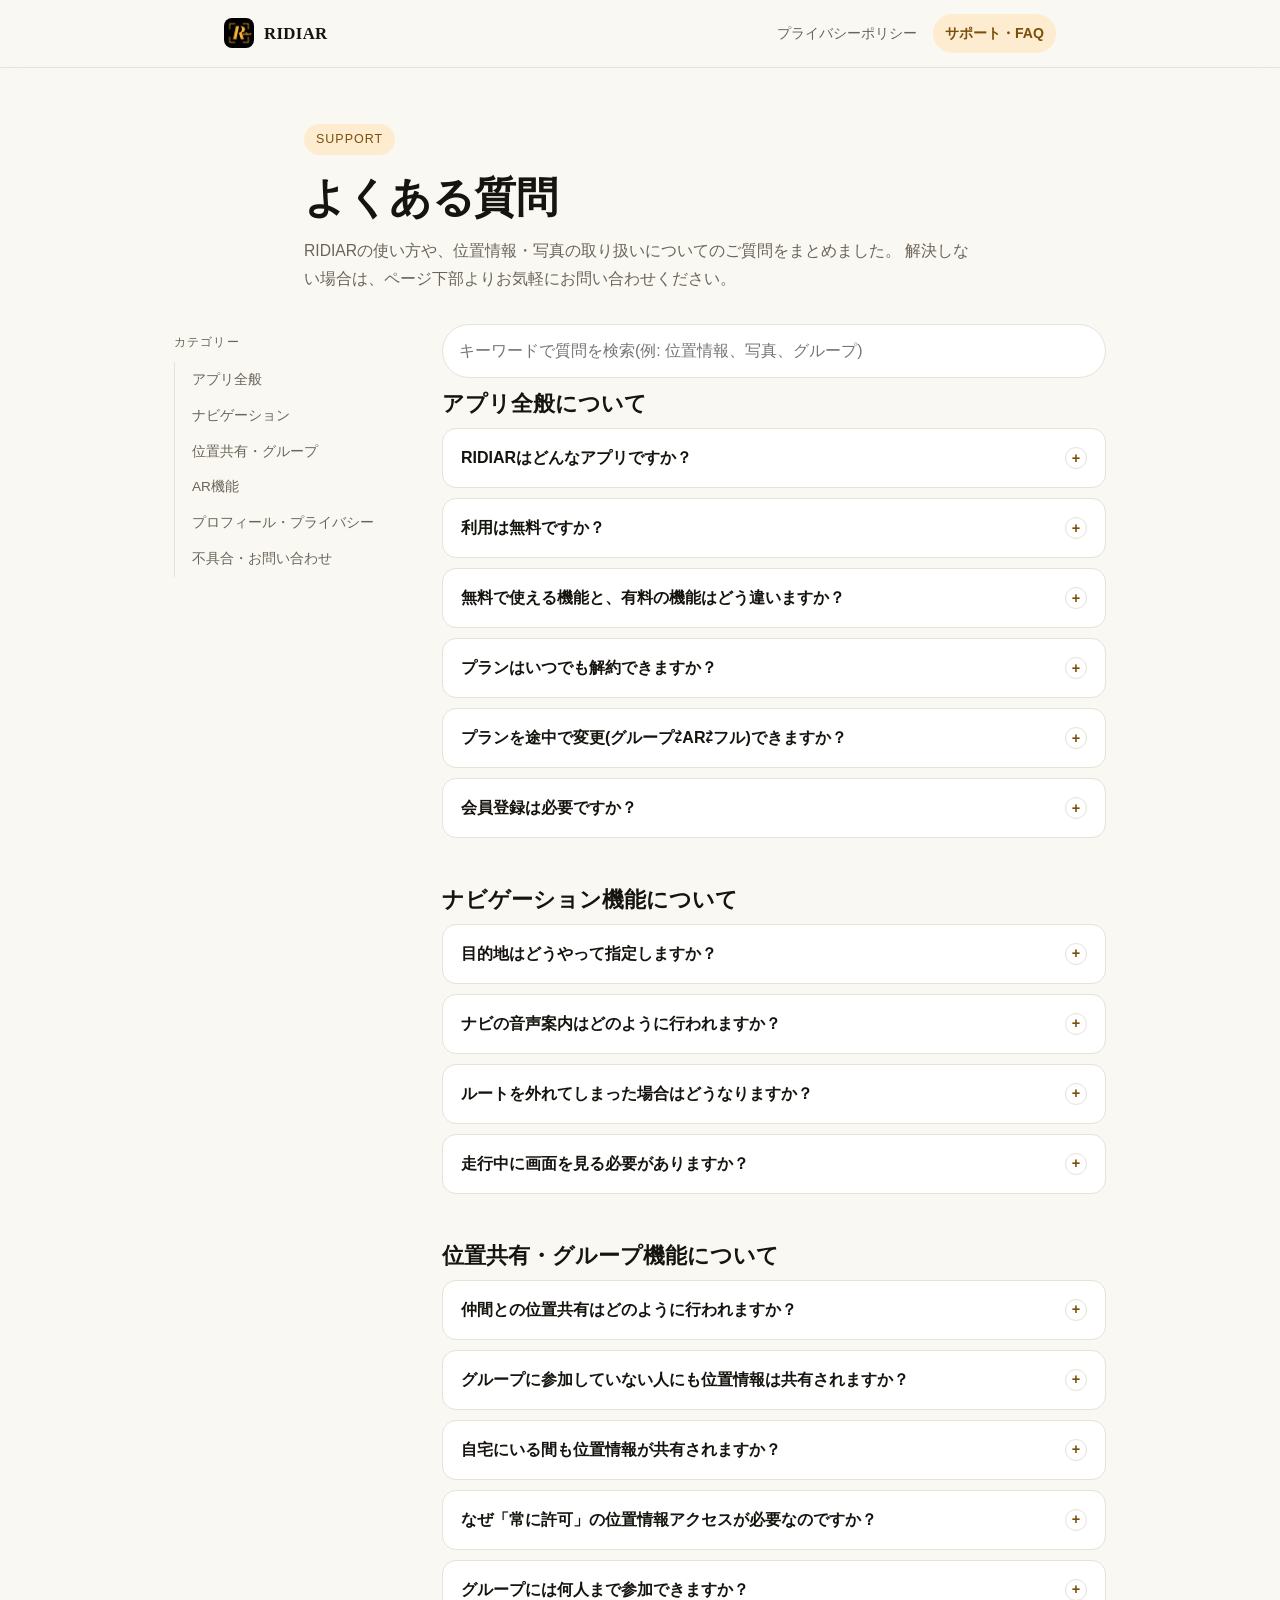
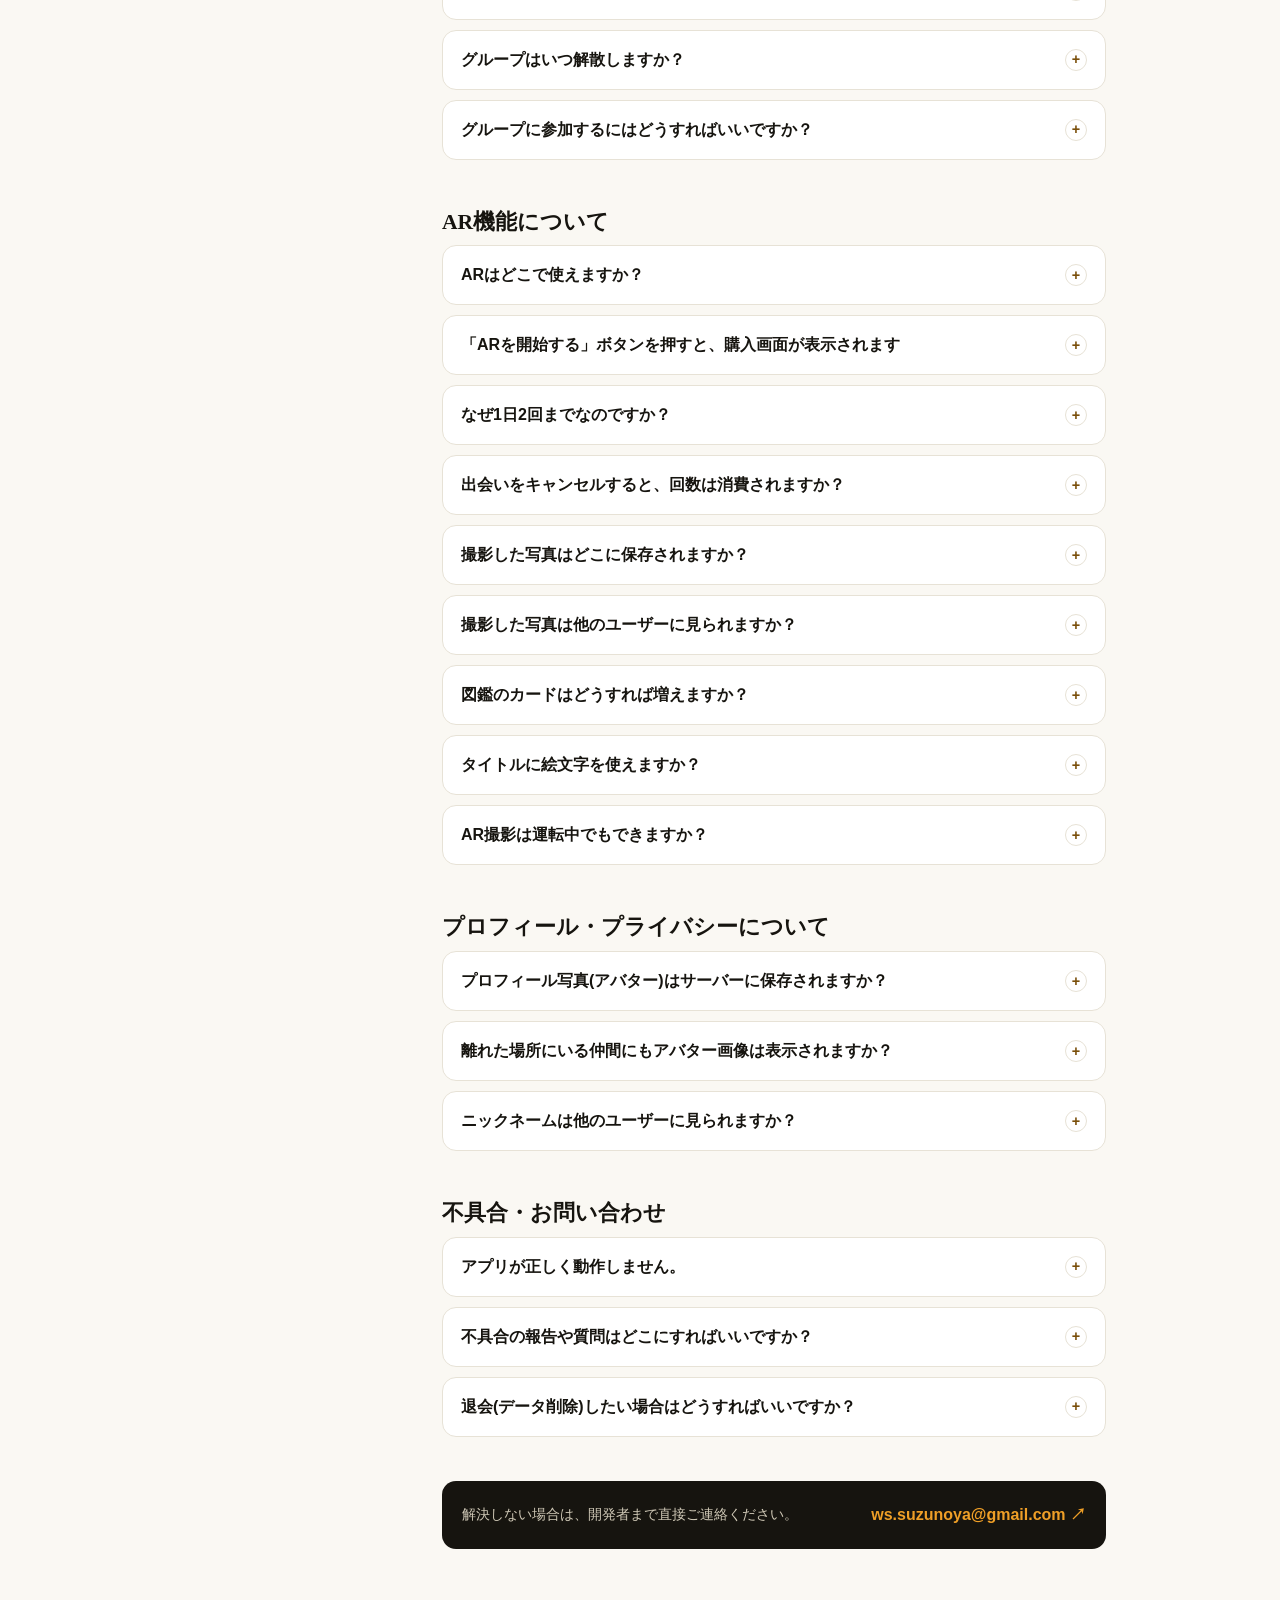
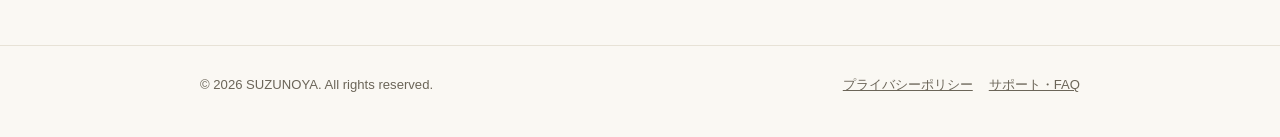
==== commit dad78541: "Update support.html" ====
--- a/support.html
+++ b/support.html
@@ -189,11 +189,6 @@
       </details>
 
       <details class="faq-item">
-        <summary class="faq-q">マスコットに出会ったら必ず撮影できますか？<span class="plus">+</span></summary>
-        <div class="faq-a"><p>はい。条件を満たしてボタンを押すと、確率抽選などはなく、必ずマスコットに出会えます。出会った後、タイトルを入力(任意)してAR画面に進み、撮影できます。</p></div>
-      </details>
-
-      <details class="faq-item">
         <summary class="faq-q">出会いをキャンセルすると、回数は消費されますか？<span class="plus">+</span></summary>
         <div class="faq-a"><p>いいえ。実際に撮影して保存した時点で、その日の利用回数としてカウントされます。タイトル入力画面やAR画面を✕で閉じてキャンセルした場合は、回数は消費されません。</p></div>
       </details>
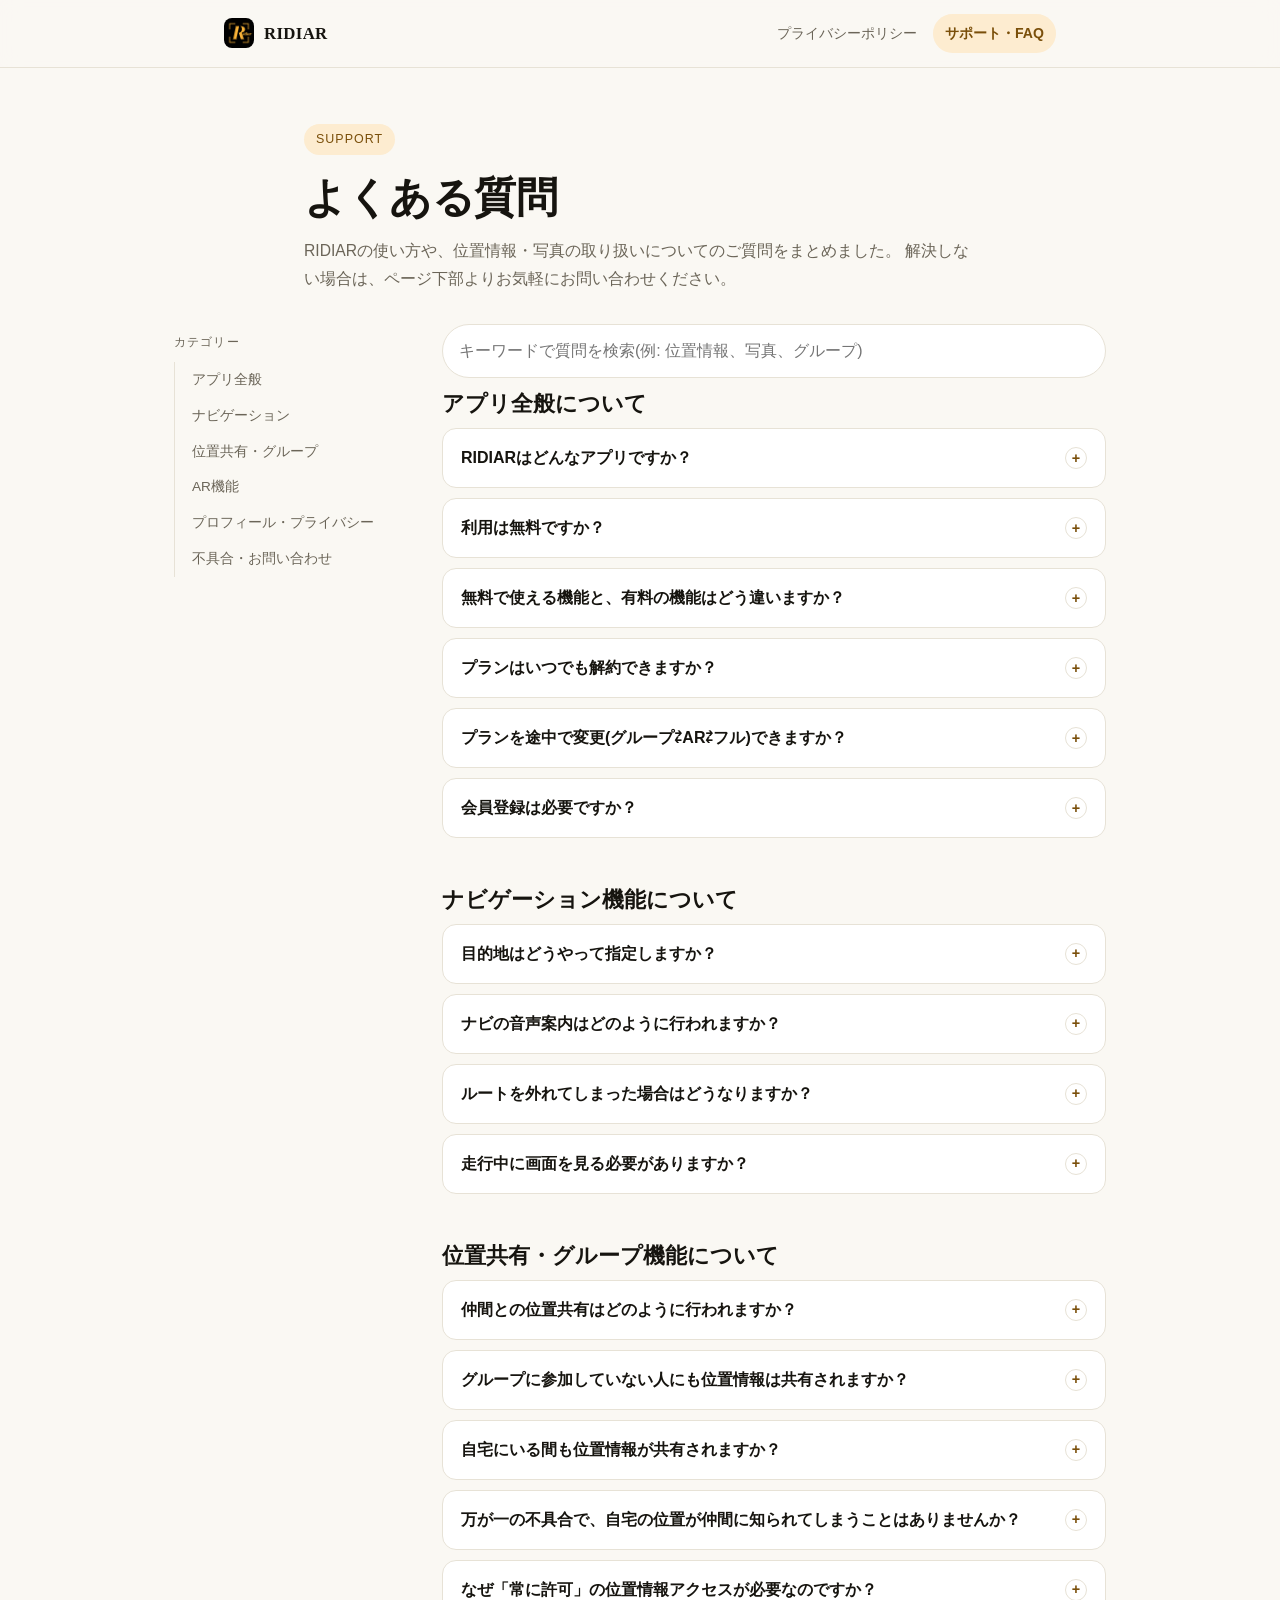
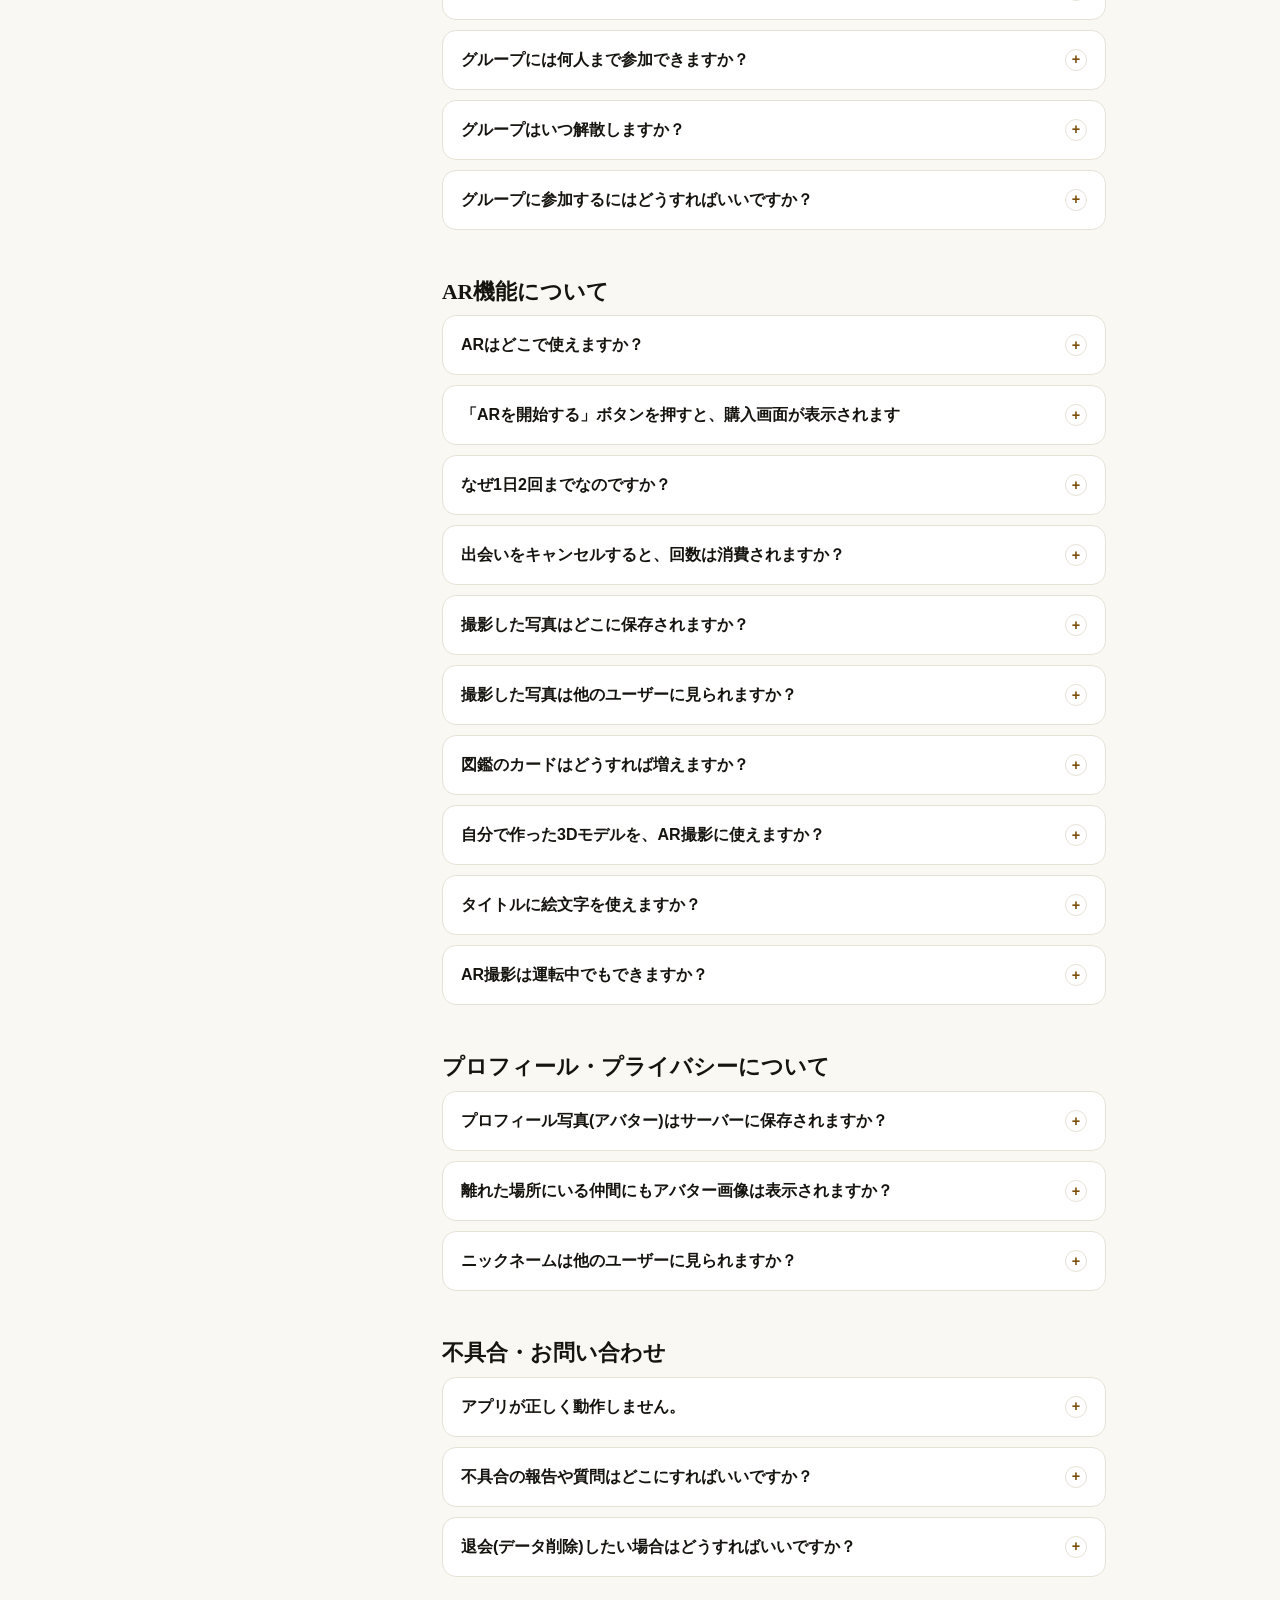
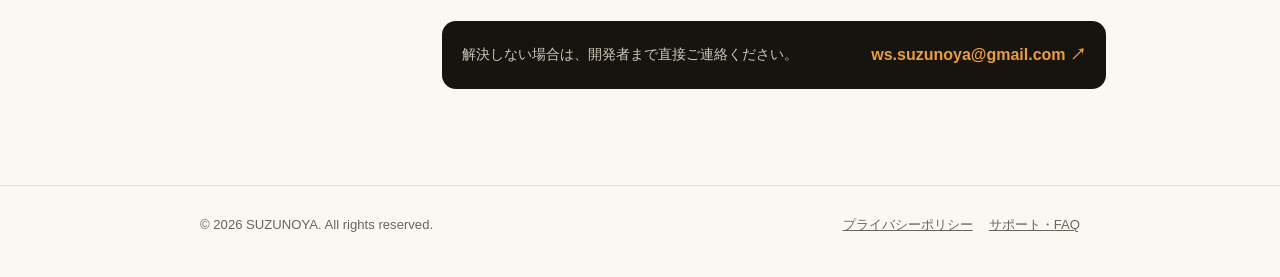
==== commit 5ec71f96: "Update support.html" ====
--- a/support.html
+++ b/support.html
@@ -142,6 +142,11 @@
       </details>
 
       <details class="faq-item">
+        <summary class="faq-q">万が一の不具合で、自宅の位置が仲間に知られてしまうことはありませんか？<span class="plus">+</span></summary>
+        <div class="faq-a"><p>自宅周辺での位置共有の停止は、独立した2つの判定方法を組み合わせて行っており、片方の判定に何らかの不具合があっても、もう一方の判定で送信を止められるよう、二重の対策を講じています。それでもご不安な場合は、グループから一時的に退出していただくことで、その間、位置情報が仲間に共有されることは一切なくなります。</p></div>
+      </details>
+
+      <details class="faq-item">
         <summary class="faq-q">なぜ「常に許可」の位置情報アクセスが必要なのですか？<span class="plus">+</span></summary>
         <div class="faq-a"><p>グループでの位置共有を、アプリをバックグラウンドにしていても(他のアプリを使っている間、休憩中なども含め)継続できるようにするためです。「Appの使用中のみ許可」でも、アプリを開いている間はご利用いただけますが、その場合、アプリを閉じている間はあなたの位置情報が更新されなくなります。</p></div>
       </details>
@@ -167,7 +172,7 @@
 
       <details class="faq-item">
         <summary class="faq-q">ARはどこで使えますか？<span class="plus">+</span></summary>
-        <div class="faq-a"><p>特定の場所に行く必要はありません。「AR」タブを開き、条件を満たしていればボタンを押すだけでマスコットに出会えます。ツーリング中、どこでもお楽しみいただけます。</p></div>
+        <div class="faq-a"><p>特定の場所に行く必要はありません。「AR」タブを開き、条件を満たしていればボタンを押すだけで、一覧から好きなマスコットを選んで撮影できます。ツーリング中、どこでもお楽しみいただけます。</p></div>
       </details>
 
       <details class="faq-item">
@@ -206,6 +211,11 @@
       <details class="faq-item">
         <summary class="faq-q">図鑑のカードはどうすれば増えますか？<span class="plus">+</span></summary>
         <div class="faq-a"><p>ARタブでマスコットと出会い、撮影して保存すると、その記録が図鑑に追加されます。</p></div>
+      </details>
+
+      <details class="faq-item">
+        <summary class="faq-q">自分で作った3Dモデルを、AR撮影に使えますか？<span class="plus">+</span></summary>
+        <div class="faq-a"><p>はい。「設定」タブの「マイマスコット」から、ご自身で作成したUSDZ形式のファイル(15MBまで)を取り込むと、AR撮影の一覧に表示され、公式のマスコットと同様に選んで撮影できます。取り込んだファイルは、この端末にのみ保存され、他のユーザーと共有されることはありません。</p></div>
       </details>
 
       <details class="faq-item">
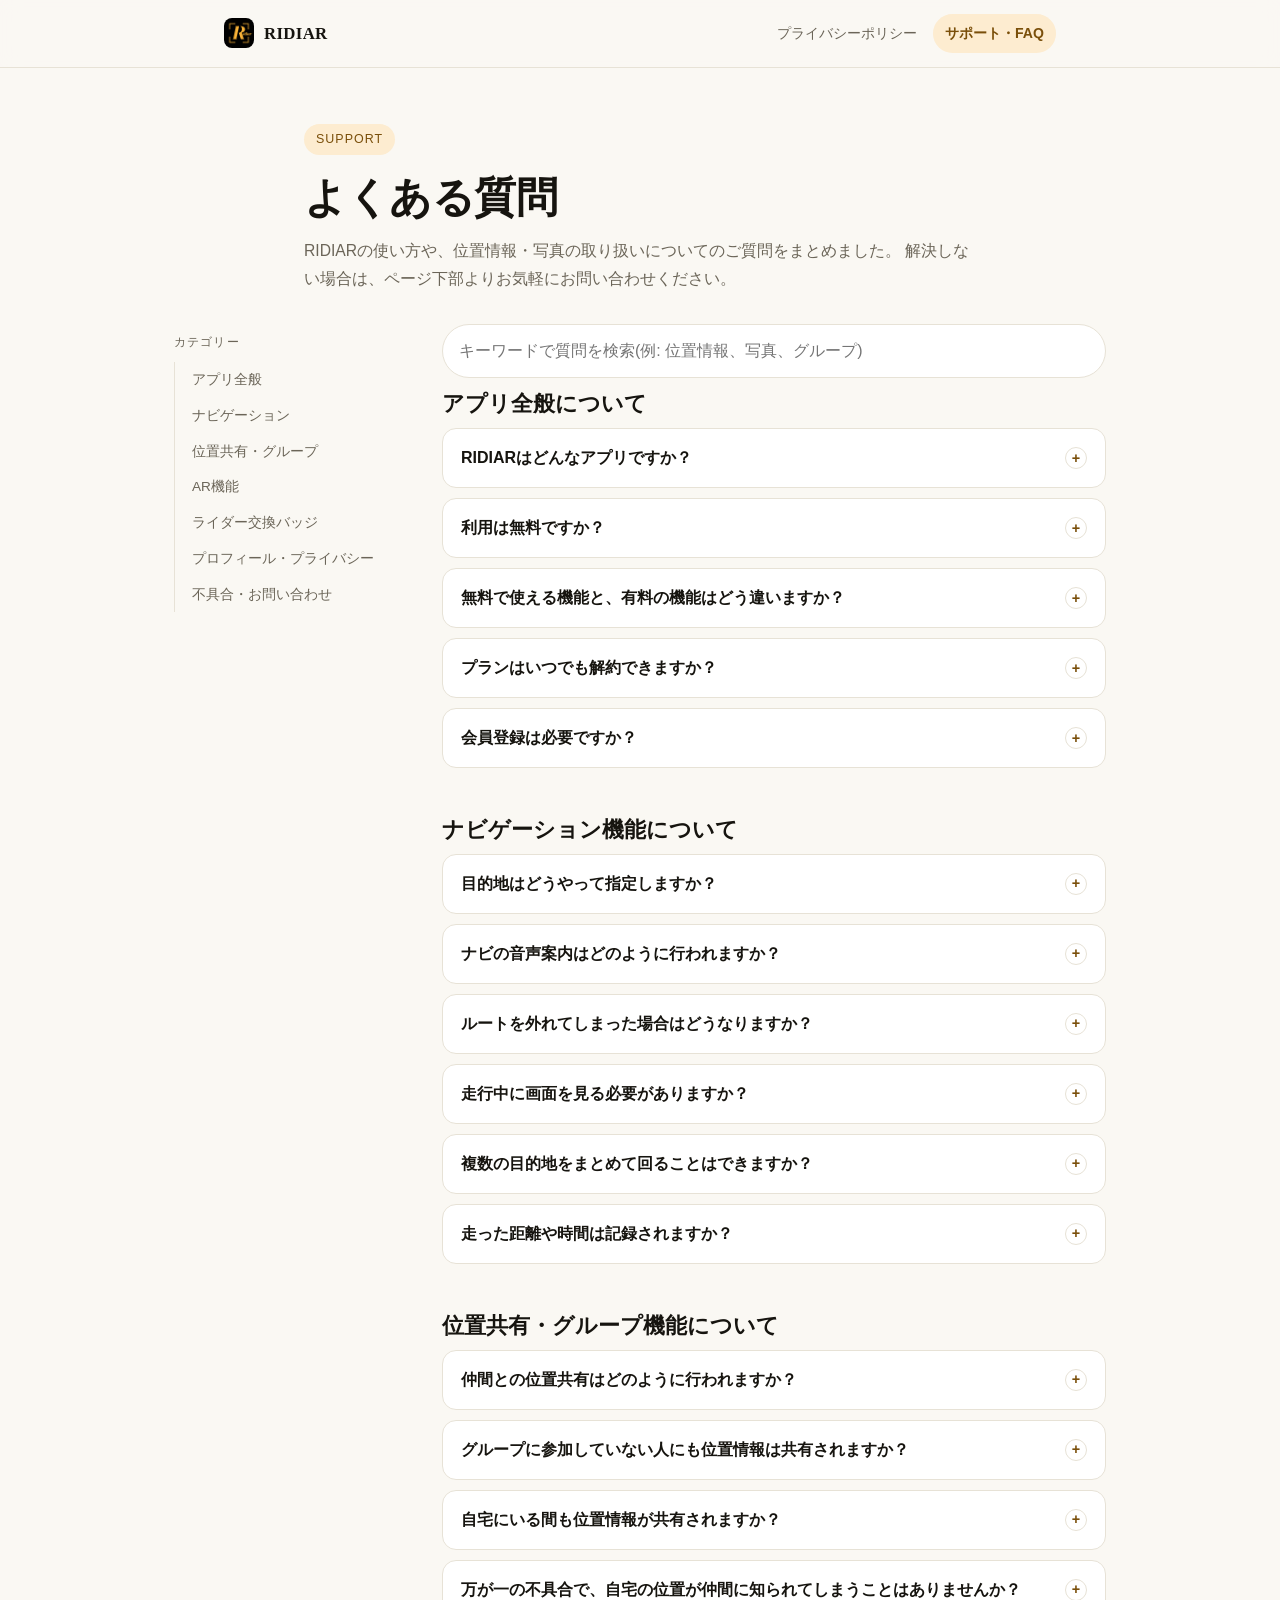
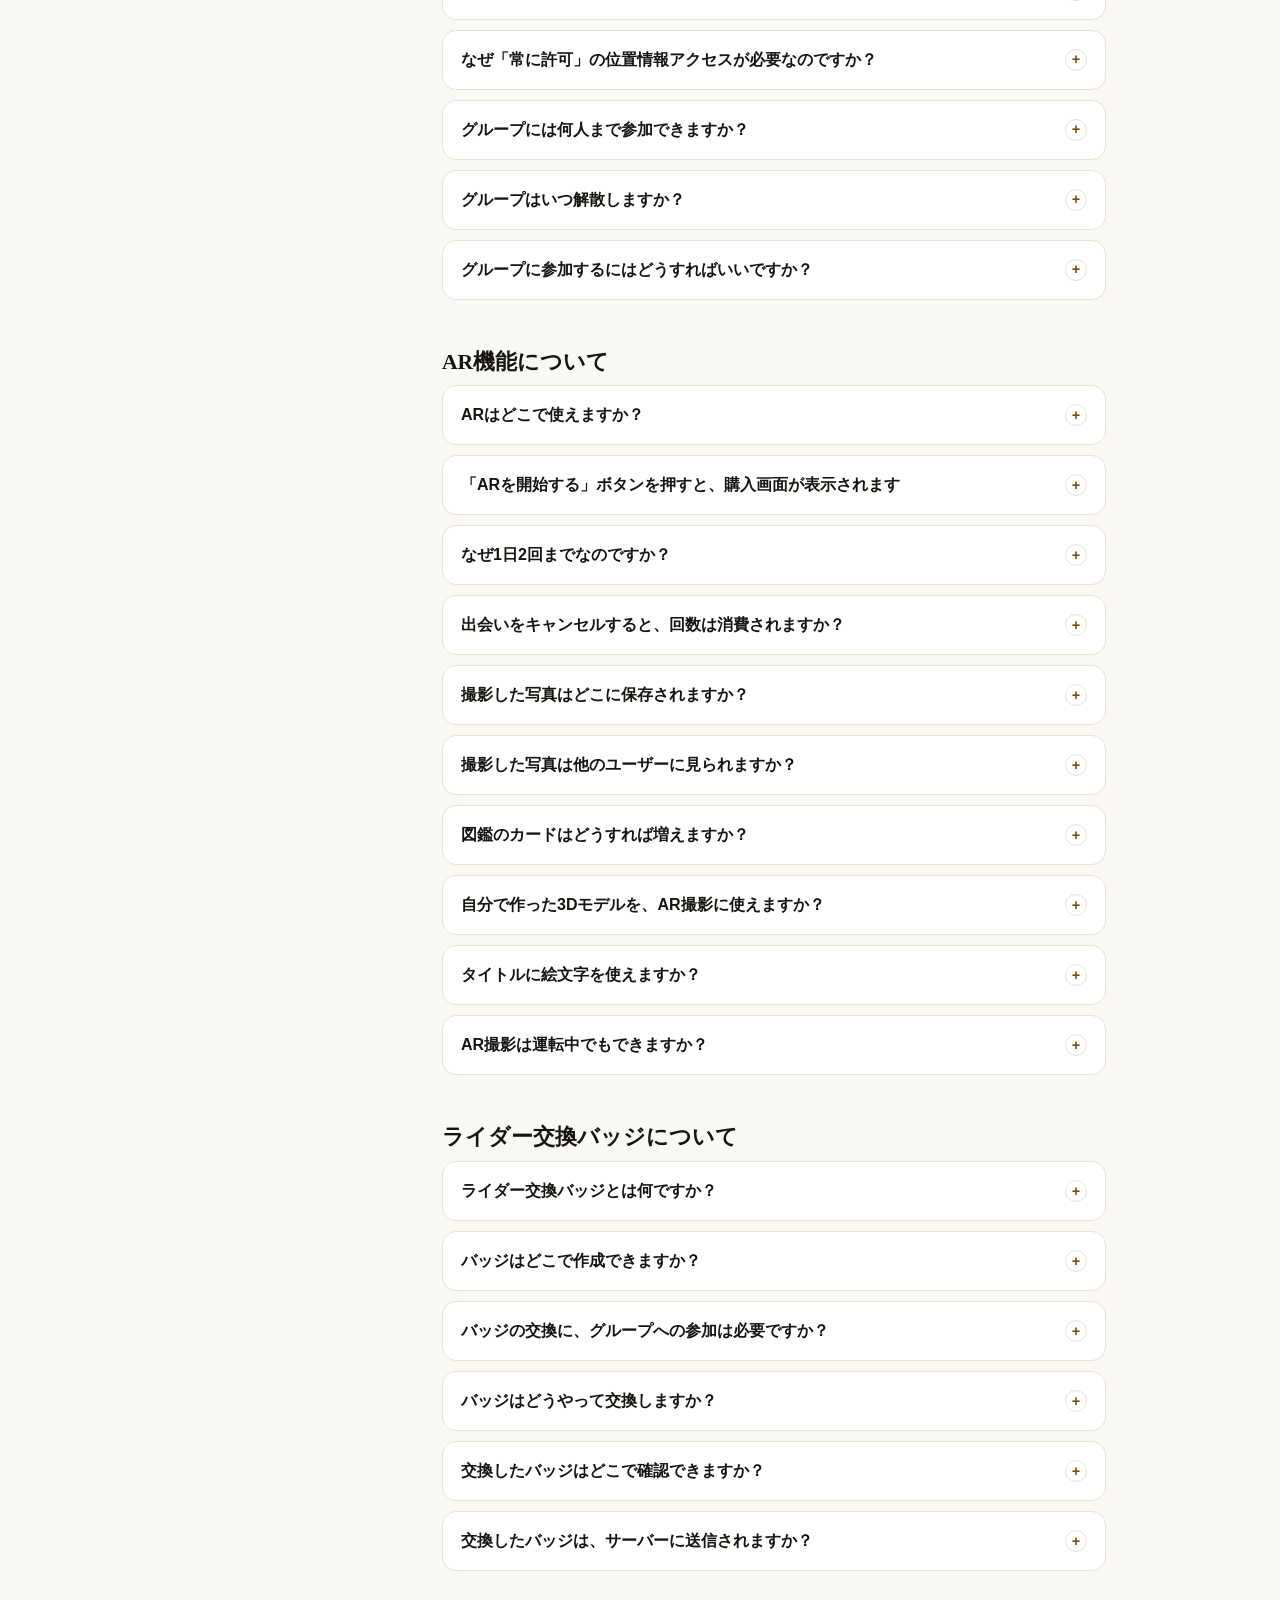
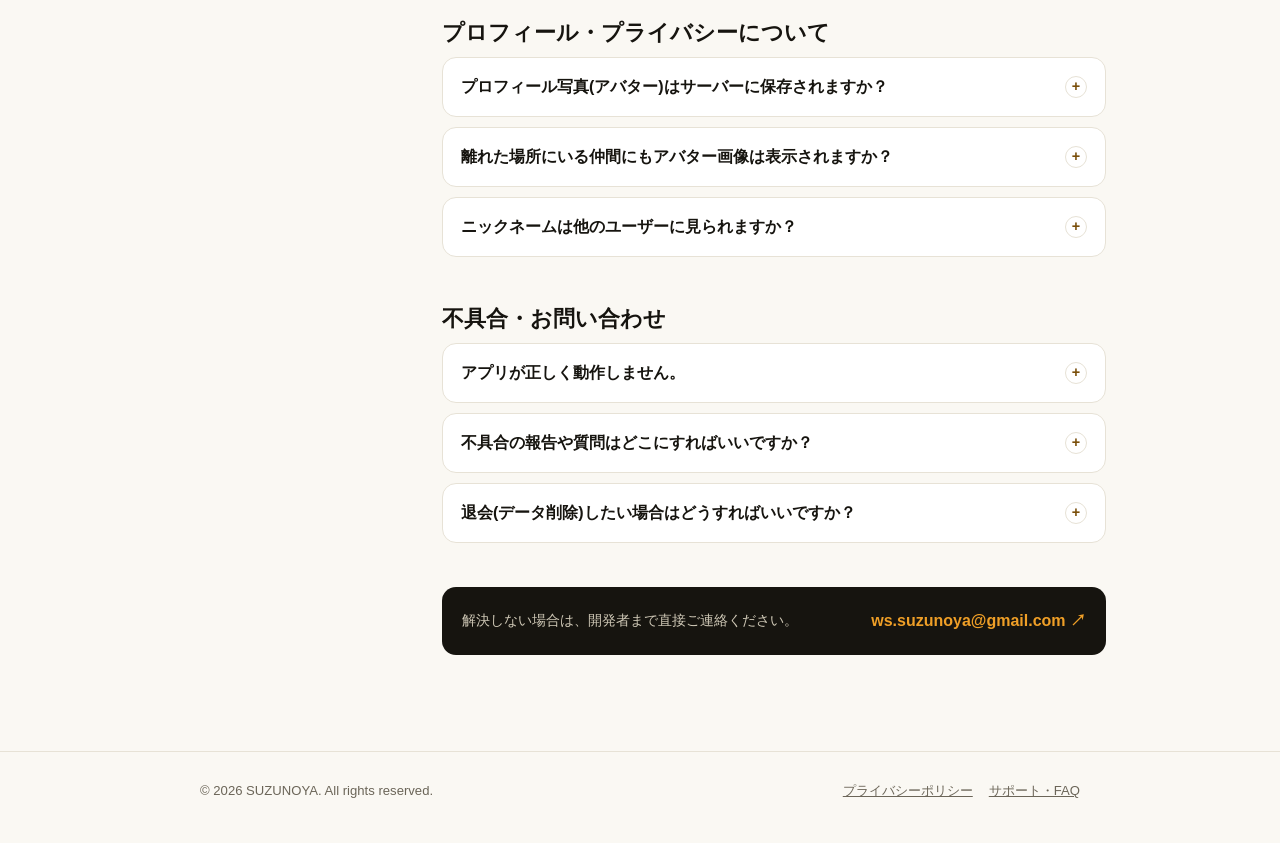
==== commit 10b51d65: "Update support.html" ====
--- a/support.html
+++ b/support.html
@@ -44,6 +44,7 @@
       <li><a href="#nav">ナビゲーション</a></li>
       <li><a href="#group">位置共有・グループ</a></li>
       <li><a href="#ar">AR機能</a></li>
+      <li><a href="#badge">ライダー交換バッジ</a></li>
       <li><a href="#privacy">プロフィール・プライバシー</a></li>
       <li><a href="#trouble">不具合・お問い合わせ</a></li>
     </ol>
@@ -61,22 +62,22 @@
 
       <details class="faq-item">
         <summary class="faq-q">RIDIARはどんなアプリですか？<span class="plus">+</span></summary>
-        <div class="faq-a"><p>バイク仲間とのツーリングを、より楽しく安全にするためのアプリです。仲間との位置共有、音声ナビゲーション、ツーリング中にマスコットと出会えるAR機能などをまとめて利用できます。</p></div>
+        <div class="faq-a"><p>バイク仲間とのツーリングを、より楽しく安全にするためのアプリです。仲間との位置共有、音声ナビゲーション、マスコットと出会えるAR機能、ツーリング記録の保存、複数の目的地をまとめて案内する周遊プラン、旅先で出会ったライダーとのバッジ交換など、ツーリングをより楽しむための機能をまとめて利用できます。</p></div>
       </details>
 
       <details class="faq-item">
         <summary class="faq-q">利用は無料ですか？<span class="plus">+</span></summary>
         <div class="faq-a">
-          <p>ナビゲーション機能(ルート案内・音声案内)と図鑑の閲覧は、無料でご利用いただけます。</p>
-          <p>仲間とのリアルタイム位置共有、AR機能でのマスコット撮影については、初回登録から1ヶ月間無料でお試しいただけます。無料期間終了後は、サブスクリプション(月額190円 / 年額1990円)へのご登録が必要です。</p>
+          <p>ナビゲーション機能(ルート案内・音声案内)、周遊プラン、ツーリング記録、ライダー交換バッジは、無料でご利用いただけます。</p>
+          <p>グループでの位置共有、AR機能でのマスコット撮影については、初回登録から1ヶ月間無料でお試しいただけます。無料期間終了後は、サブスクリプション(月額190円 / 年額1990円)へのご登録が必要です。</p>
         </div>
       </details>
 
       <details class="faq-item">
         <summary class="faq-q">無料で使える機能と、有料の機能はどう違いますか？<span class="plus">+</span></summary>
         <div class="faq-a">
-          <p><strong class="emph">無料で使える機能:</strong> ナビゲーション(ルート案内・音声案内)、図鑑の閲覧、グループの作成・QRコードの表示やスキャンまで。</p>
-          <p><strong class="emph">サブスクリプションが必要な機能:</strong> 仲間とのリアルタイム位置共有、ARタブでのマスコットとの出会い・撮影。</p>
+          <p><strong class="emph">無料で使える機能:</strong> ナビゲーション(ルート案内・音声案内)、周遊プラン、ツーリング記録、ライダー交換バッジ。</p>
+          <p><strong class="emph">サブスクリプションが必要な機能:</strong> グループの作成・参加、仲間とのリアルタイム位置共有、ARタブでのマスコットとの出会い・撮影(図鑑は、AR機能で撮影した記録を振り返るための機能のため、実質的にサブスクリプションが必要です)。</p>
         </div>
       </details>
 
@@ -86,11 +87,6 @@
       </details>
 
       <details class="faq-item">
-        <summary class="faq-q">プランを途中で変更(グループ⇄AR⇄フル)できますか？<span class="plus">+</span></summary>
-        <div class="faq-a"><p>はい、アプリ内の「設定」タブから、いつでも他のプランに切り替えられます。上位プラン(フルプランなど)への切り替えは即座に反映され、差額は日割りで計算されます。下位プランへの切り替えは、現在のご契約期間の終了後に反映されます。</p></div>
-      </details>
-
-      <details class="faq-item">
         <summary class="faq-q">会員登録は必要ですか？<span class="plus">+</span></summary>
         <div class="faq-a"><p>メールアドレスやパスワードの登録は不要です。アプリを起動すると自動的に匿名のアカウントが作成されます。</p></div>
       </details>
@@ -118,6 +114,16 @@
         <summary class="faq-q">走行中に画面を見る必要がありますか？<span class="plus">+</span></summary>
         <div class="faq-a"><p>基本的に音声案内で完結する設計にしていますが、<strong class="emph">運転中の画面注視は絶対にお控えください。</strong>停車時に画面で経路を確認いただくことを想定しています。</p></div>
       </details>
+
+      <details class="faq-item">
+        <summary class="faq-q">複数の目的地をまとめて回ることはできますか？<span class="plus">+</span></summary>
+        <div class="faq-a"><p>はい。「周遊プラン」機能を使うと、複数の立ち寄り先をまとめて設定し、1回のナビで順番に案内できます。目的地を選ぶ画面の「周遊」タブから作成できます。到着するたびに、自動的に次の目的地への案内に切り替わります。<strong class="emph">この機能は無料でご利用いただけます。</strong></p></div>
+      </details>
+
+      <details class="faq-item">
+        <summary class="faq-q">走った距離や時間は記録されますか？<span class="plus">+</span></summary>
+        <div class="faq-a"><p>はい。ナビを使ってツーリングすると、走行距離・時間・実際に走ったルートが自動的に記録されます。「設定」タブの「ツーリング記録」から、過去の記録を振り返ることができます。記録は<strong class="emph">この端末にのみ保存され、外部には送信されません。</strong>この機能は無料でご利用いただけます。</p></div>
+      </details>
     </section>
 
     <section id="group">
@@ -127,7 +133,7 @@
         <summary class="faq-q">仲間との位置共有はどのように行われますか？<span class="plus">+</span></summary>
         <div class="faq-a">
           <p>同じグループに参加しているメンバー同士でのみ、リアルタイムに位置情報が共有されます。近くにいる場合は端末間の直接通信、離れている場合はサーバー経由で位置情報を共有する仕組みになっています。</p>
-          <p>ご利用には、グループプランまたはフルプランへのご登録が必要です。</p>
+          <p>ご利用には、サブスクリプションへのご登録が必要です。</p>
         </div>
       </details>
 
@@ -226,6 +232,40 @@
       <details class="faq-item">
         <summary class="faq-q">AR撮影は運転中でもできますか？<span class="plus">+</span></summary>
         <div class="faq-a"><p><strong class="emph">絶対にお控えください。</strong>AR撮影は、必ずバイクを安全な場所に停車させたうえで行ってください。</p></div>
+      </details>
+    </section>
+
+    <section id="badge">
+      <h2 class="faq-group-title">ライダー交換バッジについて</h2>
+
+      <details class="faq-item">
+        <summary class="faq-q">ライダー交換バッジとは何ですか？<span class="plus">+</span></summary>
+        <div class="faq-a"><p>旅先で出会った、他のRIDIARユーザーと、近距離無線通信を使って交換できる、名刺のようなバッジです。ニックネーム・画像・一言メッセージ・バイクの車種を設定した、自分だけのバッジを作成し、交換できます。<strong class="emph">この機能は無料でご利用いただけます。</strong></p></div>
+      </details>
+
+      <details class="faq-item">
+        <summary class="faq-q">バッジはどこで作成できますか？<span class="plus">+</span></summary>
+        <div class="faq-a"><p>「図鑑」タブの「バッジ図鑑」に切り替え、右上の人型アイコンから作成・編集できます。</p></div>
+      </details>
+
+      <details class="faq-item">
+        <summary class="faq-q">バッジの交換に、グループへの参加は必要ですか？<span class="plus">+</span></summary>
+        <div class="faq-a"><p>いいえ。グループに参加しているかどうかに関わらず、バッジ交換画面を開いている、近くのRIDIARユーザーであれば、誰とでも交換できます。</p></div>
+      </details>
+
+      <details class="faq-item">
+        <summary class="faq-q">バッジはどうやって交換しますか？<span class="plus">+</span></summary>
+        <div class="faq-a"><p>お互いにバッジ交換画面を開いた状態で近づくと、自動的に近くのユーザーを検知します。「交換する」ボタンを押すと、自分のバッジが相手に送信されます。相手からバッジが届くと、通知が表示されます。</p></div>
+      </details>
+
+      <details class="faq-item">
+        <summary class="faq-q">交換したバッジはどこで確認できますか？<span class="plus">+</span></summary>
+        <div class="faq-a"><p>「図鑑」タブの「バッジ図鑑」で確認できます。</p></div>
+      </details>
+
+      <details class="faq-item">
+        <summary class="faq-q">交換したバッジは、サーバーに送信されますか？<span class="plus">+</span></summary>
+        <div class="faq-a"><p>いいえ。バッジの交換は、近距離無線通信を使って、端末間で直接行われます。サーバーを経由せず、交換したバッジは<strong class="emph">この端末にのみ保存されます。</strong></p></div>
       </details>
     </section>
 
